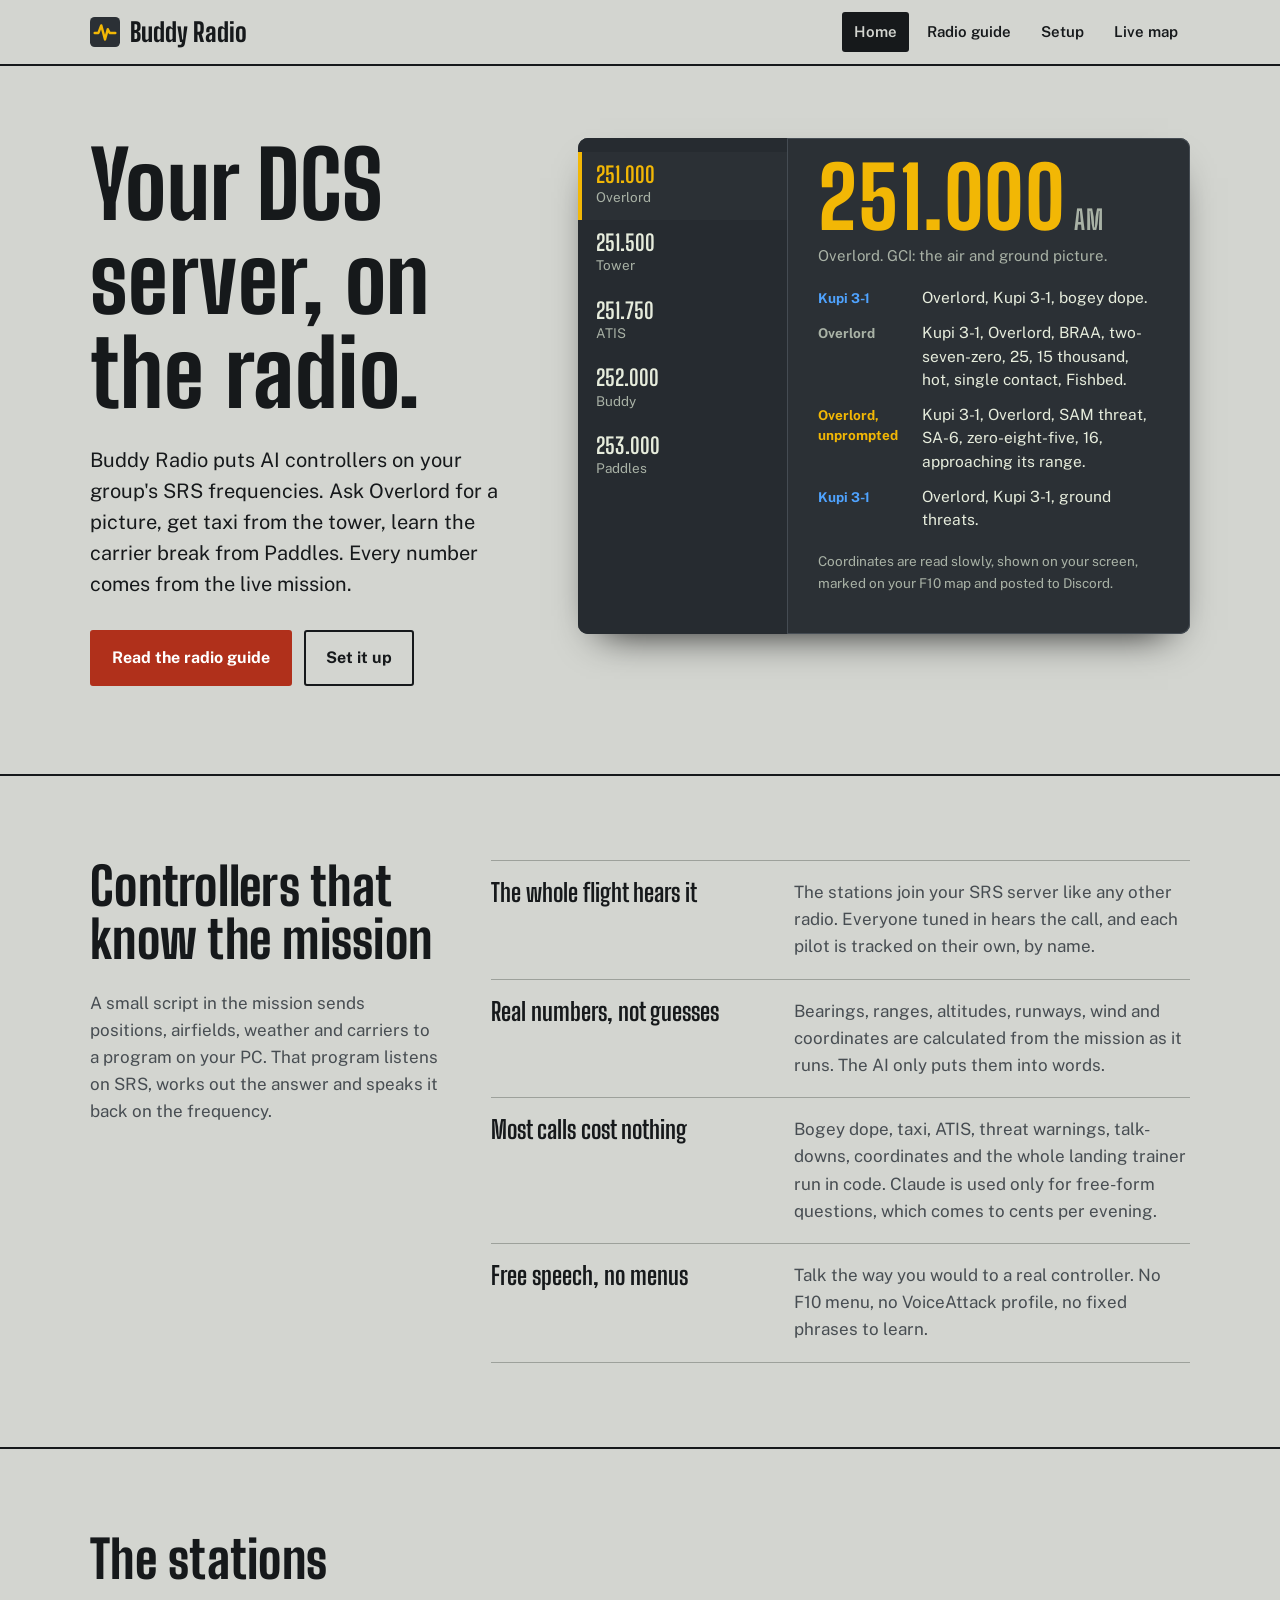
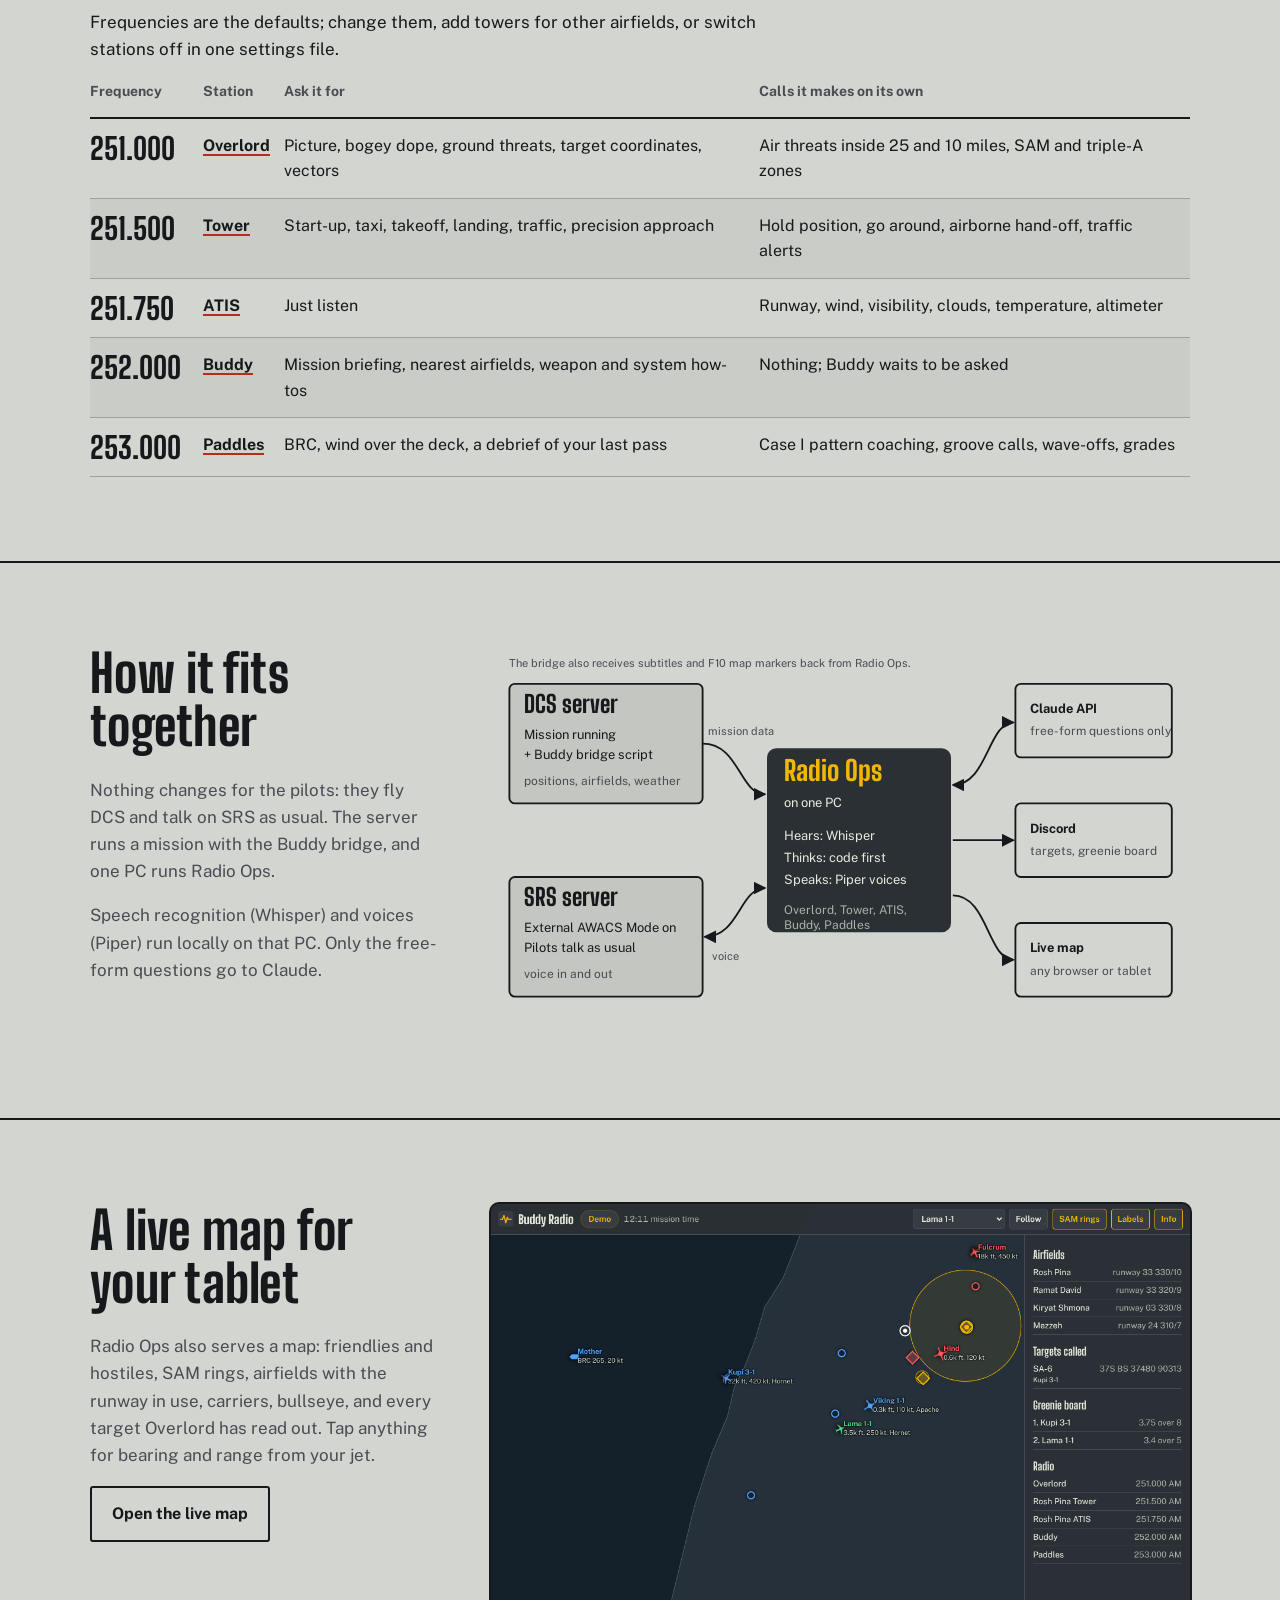
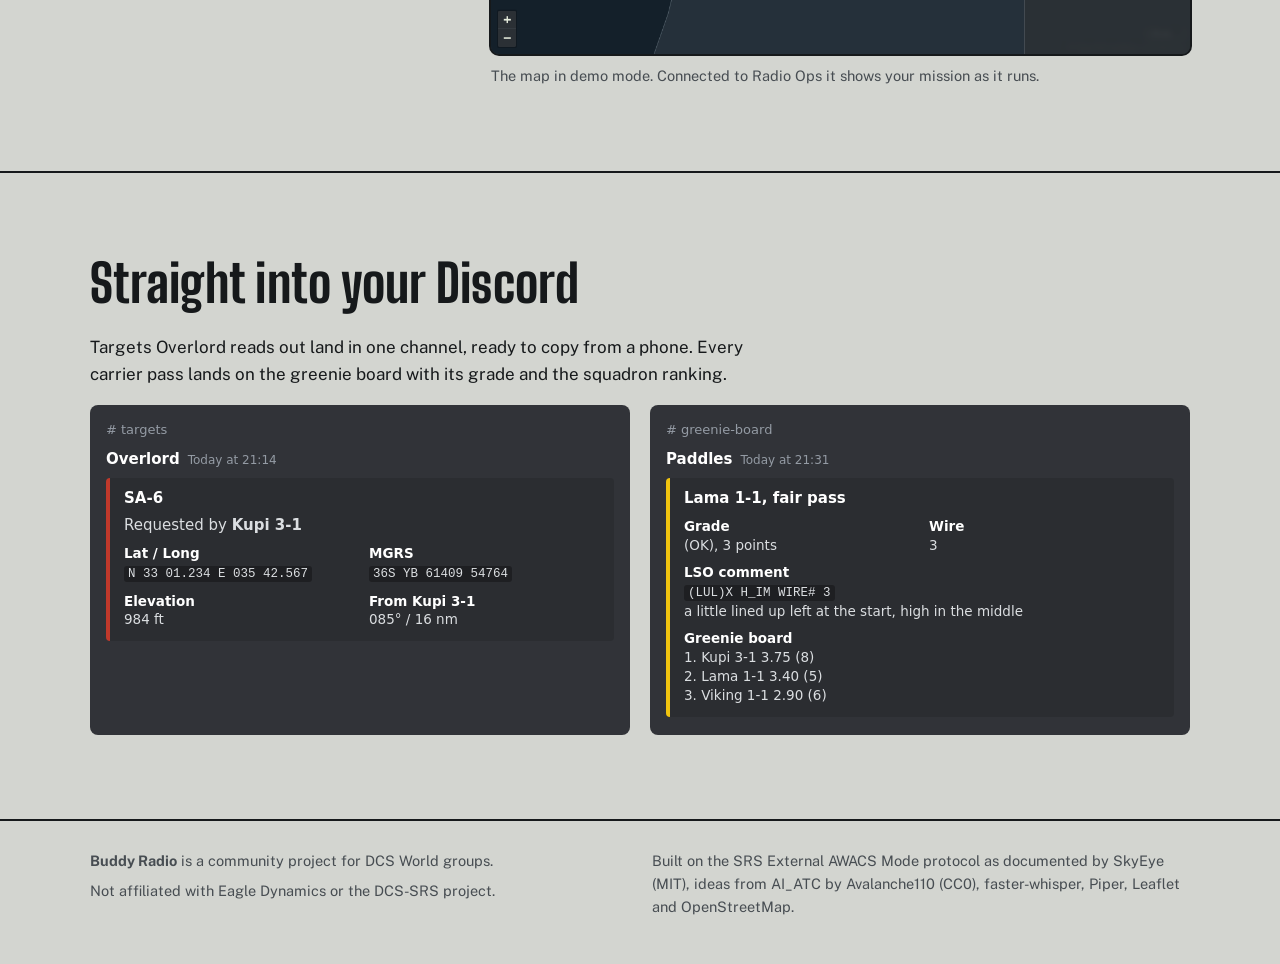
==== index.html @ 1628dd14 "Buddy Radio website: home, radio guide, setup and live map Static site for Vercel (clean URLs, no bu" ====
<!doctype html>
<html lang="en">
<head>
<meta charset="utf-8">
<meta name="viewport" content="width=device-width, initial-scale=1">
<title>Buddy Radio: AI radio controllers for DCS World</title>
<meta name="description" content="Overlord GCI, airfield tower and ATIS, a Case I landing trainer and a helpful wingman, talking to your whole flight on SRS with live mission data.">
<meta property="og:title" content="Buddy Radio">
<meta property="og:description" content="AI radio controllers for your DCS World server, on SRS, with live mission data.">
<meta property="og:image" content="/assets/img/og.png">
<link rel="icon" href="/assets/img/favicon.svg" type="image/svg+xml">
<link rel="stylesheet" href="/assets/fonts.css">
<link rel="stylesheet" href="/assets/site.css">
</head>
<body>
<header class="site-head">
  <div class="wrap">
    <a class="brand" href="/"><svg viewBox="0 0 32 32" aria-hidden="true"><rect width="32" height="32" rx="5" fill="#2b3035"/><path d="M5 17h4l3-8 4 15 3-11 2 4h6" fill="none" stroke="#f2b705" stroke-width="2.6" stroke-linejoin="round" stroke-linecap="round"/></svg>Buddy Radio</a>
    <nav aria-label="Main">
      <a href="/" aria-current="page">Home</a>
      <a href="/guide">Radio guide</a>
      <a href="/setup">Setup</a>
      <a href="/map">Live map</a>
    </nav>
  </div>
</header>

<main>
<div class="hero">
  <div class="wrap">
    <div>
      <h1>Your DCS server, on the radio.</h1>
      <p class="lede">Buddy Radio puts AI controllers on your group's SRS frequencies. Ask Overlord for a picture, get taxi from the tower, learn the carrier break from Paddles. Every number comes from the live mission.</p>
      <div class="actions">
        <a class="btn primary" href="/guide">Read the radio guide</a>
        <a class="btn" href="/setup">Set it up</a>
      </div>
    </div>

    <div class="radio" aria-label="Example radio calls by station">
      <ul class="channels" role="tablist" aria-label="Stations" data-channels>
        <li><button role="tab" data-key="overlord" aria-selected="true"><span class="f">251.000</span><span class="n">Overlord</span></button></li>
        <li><button role="tab" data-key="tower" aria-selected="false" tabindex="-1"><span class="f">251.500</span><span class="n">Tower</span></button></li>
        <li><button role="tab" data-key="atis" aria-selected="false" tabindex="-1"><span class="f">251.750</span><span class="n">ATIS</span></button></li>
        <li><button role="tab" data-key="buddy" aria-selected="false" tabindex="-1"><span class="f">252.000</span><span class="n">Buddy</span></button></li>
        <li><button role="tab" data-key="paddles" aria-selected="false" tabindex="-1"><span class="f">253.000</span><span class="n">Paddles</span></button></li>
      </ul>
      <div class="readout" role="tabpanel" aria-live="polite">
        <div class="freq" data-freq>251.000<small>AM</small></div>
        <div class="who" data-who>Overlord. GCI: the air and ground picture.</div>
        <ol class="log" data-log></ol>
        <p class="note" data-note></p>
      </div>
    </div>
  </div>
</div>

<section id="what">
  <div class="wrap split">
    <div>
      <h2>Controllers that know the mission</h2>
      <p>A small script in the mission sends positions, airfields, weather and carriers to a program on your PC. That program listens on SRS, works out the answer and speaks it back on the frequency.</p>
    </div>
    <dl class="facts">
      <div><dt>The whole flight hears it</dt><dd>The stations join your SRS server like any other radio. Everyone tuned in hears the call, and each pilot is tracked on their own, by name.</dd></div>
      <div><dt>Real numbers, not guesses</dt><dd>Bearings, ranges, altitudes, runways, wind and coordinates are calculated from the mission as it runs. The AI only puts them into words.</dd></div>
      <div><dt>Most calls cost nothing</dt><dd>Bogey dope, taxi, ATIS, threat warnings, talk-downs, coordinates and the whole landing trainer run in code. Claude is used only for free-form questions, which comes to cents per evening.</dd></div>
      <div><dt>Free speech, no menus</dt><dd>Talk the way you would to a real controller. No F10 menu, no VoiceAttack profile, no fixed phrases to learn.</dd></div>
    </dl>
  </div>
</section>

<section id="stations">
  <div class="wrap">
    <h2>The stations</h2>
    <p>Frequencies are the defaults; change them, add towers for other airfields, or switch stations off in one settings file.</p>
    <div class="table-scroll">
    <table class="comm">
      <thead><tr><th scope="col">Frequency</th><th scope="col">Station</th><th scope="col">Ask it for</th><th scope="col">Calls it makes on its own</th></tr></thead>
      <tbody>
        <tr><td class="f">251.000</td><td class="s"><a href="/guide#overlord">Overlord</a></td><td>Picture, bogey dope, ground threats, target coordinates, vectors</td><td>Air threats inside 25 and 10 miles, SAM and triple-A zones</td></tr>
        <tr><td class="f">251.500</td><td class="s"><a href="/guide#tower">Tower</a></td><td>Start-up, taxi, takeoff, landing, traffic, precision approach</td><td>Hold position, go around, airborne hand-off, traffic alerts</td></tr>
        <tr><td class="f">251.750</td><td class="s"><a href="/guide#atis">ATIS</a></td><td>Just listen</td><td>Runway, wind, visibility, clouds, temperature, altimeter</td></tr>
        <tr><td class="f">252.000</td><td class="s"><a href="/guide#buddy">Buddy</a></td><td>Mission briefing, nearest airfields, weapon and system how-tos</td><td>Nothing; Buddy waits to be asked</td></tr>
        <tr><td class="f">253.000</td><td class="s"><a href="/guide#paddles">Paddles</a></td><td>BRC, wind over the deck, a debrief of your last pass</td><td>Case I pattern coaching, groove calls, wave-offs, grades</td></tr>
      </tbody>
    </table>
    </div>
  </div>
</section>

<section id="how">
  <div class="wrap split">
    <div>
      <h2>How it fits together</h2>
      <p>Nothing changes for the pilots: they fly DCS and talk on SRS as usual. The server runs a mission with the Buddy bridge, and one PC runs Radio Ops.</p>
      <p>Speech recognition (Whisper) and voices (Piper) run locally on that PC. Only the free-form questions go to Claude.</p>
    </div>
    <figure class="figure">
      <svg xmlns="http://www.w3.org/2000/svg" role="img" aria-label="Diagram: the DCS server sends mission data to Radio Ops; Radio Ops talks to pilots through the SRS server, asks Claude only for free-form questions, posts to Discord and serves the live map." viewBox="0 0 760 420" font-family="Public Sans, system-ui, sans-serif" font-size="14">
  <defs>
    <marker id="a" viewBox="0 0 10 10" refX="9" refY="5" markerWidth="7" markerHeight="7" orient="auto-start-reverse"><path d="M0 0L10 5L0 10z" fill="#16191b"/></marker>
  </defs>
  <rect width="760" height="420" fill="#d3d5d0"/>
  <!-- DCS server -->
  <rect x="20" y="40" width="210" height="130" rx="6" fill="#c4c7c1" stroke="#16191b" stroke-width="2"/>
  <text x="36" y="72" font-family="Big Shoulders Display, Arial Narrow, sans-serif" font-weight="800" font-size="26" fill="#16191b">DCS server</text>
  <text x="36" y="100" fill="#16191b">Mission running</text>
  <text x="36" y="122" fill="#16191b">+ Buddy bridge script</text>
  <text x="36" y="150" fill="#474d52" font-size="13">positions, airfields, weather</text>
  <!-- SRS -->
  <rect x="20" y="250" width="210" height="130" rx="6" fill="#c4c7c1" stroke="#16191b" stroke-width="2"/>
  <text x="36" y="282" font-family="Big Shoulders Display, Arial Narrow, sans-serif" font-weight="800" font-size="26" fill="#16191b">SRS server</text>
  <text x="36" y="310" fill="#16191b">External AWACS Mode on</text>
  <text x="36" y="332" fill="#16191b">Pilots talk as usual</text>
  <text x="36" y="360" fill="#474d52" font-size="13">voice in and out</text>
  <!-- Radio Ops -->
  <rect x="300" y="110" width="200" height="200" rx="10" fill="#2b3035"/>
  <text x="318" y="146" font-family="Big Shoulders Display, Arial Narrow, sans-serif" font-weight="800" font-size="30" fill="#f2b705">Radio Ops</text>
  <text x="318" y="174" fill="#e6ecdc">on one PC</text>
  <text x="318" y="210" fill="#e6ecdc">Hears: Whisper</text>
  <text x="318" y="234" fill="#e6ecdc">Thinks: code first</text>
  <text x="318" y="258" fill="#e6ecdc">Speaks: Piper voices</text>
  <text x="318" y="290" fill="#a9b2a6" font-size="13">Overlord, Tower, ATIS,</text>
  <text x="318" y="306" fill="#a9b2a6" font-size="13">Buddy, Paddles</text>
  <!-- right side -->
  <rect x="570" y="40" width="170" height="80" rx="6" fill="none" stroke="#16191b" stroke-width="2"/>
  <text x="586" y="72" font-weight="700" fill="#16191b">Claude API</text>
  <text x="586" y="96" fill="#474d52" font-size="13">free-form questions only</text>
  <rect x="570" y="170" width="170" height="80" rx="6" fill="none" stroke="#16191b" stroke-width="2"/>
  <text x="586" y="202" font-weight="700" fill="#16191b">Discord</text>
  <text x="586" y="226" fill="#474d52" font-size="13">targets, greenie board</text>
  <rect x="570" y="300" width="170" height="80" rx="6" fill="none" stroke="#16191b" stroke-width="2"/>
  <text x="586" y="332" font-weight="700" fill="#16191b">Live map</text>
  <text x="586" y="356" fill="#474d52" font-size="13">any browser or tablet</text>
  <!-- arrows -->
  <path d="M230 105 C 270 105 270 160 298 160" fill="none" stroke="#16191b" stroke-width="2" marker-end="url(#a)"/>
  <text x="236" y="96" fill="#474d52" font-size="12">mission data</text>
  <path d="M232 315 C 270 315 270 262 298 262" fill="none" stroke="#16191b" stroke-width="2" marker-start="url(#a)" marker-end="url(#a)"/>
  <text x="240" y="340" fill="#474d52" font-size="12">voice</text>
  <path d="M502 150 C 540 150 540 82 568 82" fill="none" stroke="#16191b" stroke-width="2" marker-start="url(#a)" marker-end="url(#a)"/>
  <path d="M502 210 L 568 210" fill="none" stroke="#16191b" stroke-width="2" marker-end="url(#a)"/>
  <path d="M502 270 C 540 270 540 340 568 340" fill="none" stroke="#16191b" stroke-width="2" marker-end="url(#a)"/>
  <path d="M230 135 C 252 135 252 120 230 120" fill="none" stroke="none"/>
  <text x="20" y="22" fill="#474d52" font-size="12">The bridge also receives subtitles and F10 map markers back from Radio Ops.</text>
</svg>
    </figure>
  </div>
</section>

<section id="map">
  <div class="wrap split">
    <div>
      <h2>A live map for your tablet</h2>
      <p>Radio Ops also serves a map: friendlies and hostiles, SAM rings, airfields with the runway in use, carriers, bullseye, and every target Overlord has read out. Tap anything for bearing and range from your jet.</p>
      <p><a class="btn" href="/map">Open the live map</a></p>
    </div>
    <figure class="figure">
      <div class="shot"><img src="/assets/img/map.png" alt="The live map: aircraft with altitude and speed labels, an SA-6 with its range ring, a carrier and the side panel with airfields and frequencies." width="1180" height="760" loading="lazy"></div>
      <figcaption>The map in demo mode. Connected to Radio Ops it shows your mission as it runs.</figcaption>
    </figure>
  </div>
</section>

<section id="discord">
  <div class="wrap">
    <h2>Straight into your Discord</h2>
    <p>Targets Overlord reads out land in one channel, ready to copy from a phone. Every carrier pass lands on the greenie board with its grade and the squadron ranking.</p>
    <div class="posts" aria-label="Example Discord posts">
      <div class="post">
        <div class="chan"># targets</div>
        <div class="meta"><b>Overlord</b><span>Today at 21:14</span></div>
        <div class="embed" style="border-color:#c0392b">
          <div class="t">SA-6</div>
          <div>Requested by <b>Kupi 3-1</b></div>
          <div class="g">
            <div><div class="k">Lat / Long</div><div class="v"><code>N 33 01.234  E 035 42.567</code></div></div>
            <div><div class="k">MGRS</div><div class="v"><code>36S YB 61409 54764</code></div></div>
            <div><div class="k">Elevation</div><div class="v">984 ft</div></div>
            <div><div class="k">From Kupi 3-1</div><div class="v">085° / 16 nm</div></div>
          </div>
        </div>
      </div>
      <div class="post">
        <div class="chan"># greenie-board</div>
        <div class="meta"><b>Paddles</b><span>Today at 21:31</span></div>
        <div class="embed" style="border-color:#f1c40f">
          <div class="t">Lama 1-1, fair pass</div>
          <div class="g">
            <div><div class="k">Grade</div><div class="v">(OK), 3 points</div></div>
            <div><div class="k">Wire</div><div class="v">3</div></div>
            <div style="grid-column:1/-1"><div class="k">LSO comment</div><div class="v"><code>(LUL)X H_IM  WIRE# 3</code><br>a little lined up left at the start, high in the middle</div></div>
            <div style="grid-column:1/-1"><div class="k">Greenie board</div><div class="v">1. Kupi 3-1  3.75 (8)<br>2. Lama 1-1  3.40 (5)<br>3. Viking 1-1  2.90 (6)</div></div>
          </div>
        </div>
      </div>
    </div>
  </div>
</section>
</main>

<footer class="site-foot">
  <div class="wrap">
    <div>
      <p><b>Buddy Radio</b> is a community project for DCS World groups.</p>
      <p>Not affiliated with Eagle Dynamics or the DCS-SRS project.</p>
    </div>
    <div>
      <p>Built on the SRS External AWACS Mode protocol as documented by SkyEye (MIT), ideas from AI_ATC by Avalanche110 (CC0), faster-whisper, Piper, Leaflet and OpenStreetMap.</p>
    </div>
  </div>
</footer>
<script src="/assets/site.js"></script>
</body>
</html>
---- assets/fonts.css ----
/* Self-hosted fonts (SIL Open Font License, see assets/fonts/OFL-*.txt) */
@font-face { font-family: "Big Shoulders Display"; font-weight: 700; font-style: normal; font-display: swap; src: url("/assets/fonts/big-shoulders-display-latin-700-normal.woff2") format("woff2"); }
@font-face { font-family: "Big Shoulders Display"; font-weight: 800; font-style: normal; font-display: swap; src: url("/assets/fonts/big-shoulders-display-latin-800-normal.woff2") format("woff2"); }
@font-face { font-family: "Public Sans"; font-weight: 400; font-style: normal; font-display: swap; src: url("/assets/fonts/public-sans-latin-400-normal.woff2") format("woff2"); }
@font-face { font-family: "Public Sans"; font-weight: 400; font-style: italic; font-display: swap; src: url("/assets/fonts/public-sans-latin-400-italic.woff2") format("woff2"); }
@font-face { font-family: "Public Sans"; font-weight: 600; font-style: normal; font-display: swap; src: url("/assets/fonts/public-sans-latin-600-normal.woff2") format("woff2"); }
@font-face { font-family: "Public Sans"; font-weight: 700; font-style: normal; font-display: swap; src: url("/assets/fonts/public-sans-latin-700-normal.woff2") format("woff2"); }
---- assets/site.css ----
/* Buddy Radio - site styles
   Palette from a Navy jet: light gull gray paint, cockpit panel gray,
   lit panel lettering, flight-deck yellow, and the red of a warning tag. */
:root {
  --gull: #d3d5d0;          /* page */
  --gull-2: #c4c7c1;        /* alternate rows, quiet fills */
  --ink: #16191b;
  --ink-2: #474d52;         /* secondary text, 5.6:1 on gull */
  --rule: #9da19b;
  --panel: #2b3035;         /* radio panel */
  --panel-2: #363c42;
  --lit: #e6ecdc;           /* panel lettering */
  --lit-2: #a9b2a6;
  --deck: #f2b705;          /* flight-deck yellow, on dark only */
  --signal: #b0301b;        /* warning-tag red, links and the one button */
  --friend: #4fa3ff;
  --foe: #ff5a5a;

  --display: "Big Shoulders Display", "Arial Narrow", sans-serif;
  --body: "Public Sans", system-ui, sans-serif;
  --mono: ui-monospace, "Cascadia Mono", Consolas, monospace;

  --measure: 68ch;
  --gutter: clamp(16px, 4vw, 40px);
}

* { box-sizing: border-box; }
html { -webkit-text-size-adjust: 100%; }
body {
  margin: 0;
  background: var(--gull);
  color: var(--ink);
  font: 400 17px/1.6 var(--body);
  font-feature-settings: "tnum" 0;
}
img, svg { max-width: 100%; height: auto; display: block; }
a { color: var(--ink); text-decoration-color: var(--signal); text-decoration-thickness: 2px; text-underline-offset: 3px; }
a:hover { color: var(--signal); }
:focus-visible { outline: 3px solid var(--signal); outline-offset: 3px; border-radius: 2px; }
code, kbd { font-family: var(--mono); font-size: .9em; }
p { margin: 0 0 1em; max-width: var(--measure); }

h1, h2, h3 { font-family: var(--display); font-weight: 800; line-height: 1.02; letter-spacing: .005em; margin: 0; }
h1 { font-size: clamp(48px, 7.4vw, 92px); }
h2 { font-size: clamp(34px, 4.4vw, 52px); margin-bottom: .45em; }
h3 { font-size: 27px; margin-bottom: .35em; }

.wrap { max-width: 1180px; margin: 0 auto; padding: 0 var(--gutter); }

/* ---------- header ---------- */
.site-head { border-bottom: 2px solid var(--ink); }
.site-head .wrap { display: flex; align-items: center; gap: 24px; min-height: 64px; flex-wrap: wrap; }
.brand { display: flex; align-items: center; gap: 10px; text-decoration: none; font: 800 26px/1 var(--display); color: var(--ink); }
.brand svg { width: 30px; height: 30px; }
.site-head nav { margin-left: auto; display: flex; gap: 6px; flex-wrap: wrap; }
.site-head nav a { text-decoration: none; padding: 8px 12px; font-weight: 600; font-size: 15px; border-radius: 3px; }
.site-head nav a[aria-current="page"] { background: var(--ink); color: var(--gull); }
.site-head nav a:hover { background: var(--gull-2); color: var(--ink); }
.site-head nav a[aria-current="page"]:hover { background: var(--ink); color: var(--gull); }

/* ---------- hero ---------- */
.hero { padding: clamp(36px, 6vw, 72px) 0 clamp(48px, 7vw, 88px); }
.hero .wrap { display: grid; grid-template-columns: minmax(0, 5fr) minmax(0, 7fr); gap: clamp(28px, 4vw, 56px); align-items: start; }
.hero h1 { max-width: 9ch; }
.hero .lede { font-size: 20px; line-height: 1.55; color: var(--ink); margin: 26px 0 30px; max-width: 34ch; }
.actions { display: flex; gap: 12px; flex-wrap: wrap; }
.btn { display: inline-block; padding: 13px 20px; font-weight: 700; font-size: 16px; text-decoration: none; border: 2px solid var(--ink); border-radius: 3px; background: transparent; color: var(--ink); }
.btn:hover { background: var(--ink); color: var(--gull); }
.btn.primary { background: var(--signal); border-color: var(--signal); color: #fff; }
.btn.primary:hover { background: #8f2614; border-color: #8f2614; color: #fff; }

/* the radio */
.radio { background: var(--panel); color: var(--lit); border-radius: 10px; box-shadow: inset 0 0 0 1px #454c53, 0 18px 40px -22px #000; display: grid; grid-template-columns: 210px minmax(0, 1fr); min-height: 460px; overflow: hidden; }
.channels { list-style: none; margin: 0; padding: 14px 0; border-right: 1px solid #454c53; background: #262b30; }
.channels button { all: unset; box-sizing: border-box; display: grid; grid-template-columns: auto 1fr; column-gap: 10px; width: 100%; padding: 11px 18px; cursor: pointer; color: var(--lit-2); }
.channels button .f { font: 700 22px/1.1 var(--display); color: var(--lit); font-variant-numeric: tabular-nums; }
.channels button .n { grid-column: 1 / -1; font-size: 13.5px; }
.channels button:hover .f { color: var(--deck); }
.channels button[aria-selected="true"] { background: var(--panel); box-shadow: inset 4px 0 0 var(--deck); }
.channels button[aria-selected="true"] .f { color: var(--deck); }
.channels button:focus-visible { outline: 2px solid var(--deck); outline-offset: -4px; }
.readout { padding: 22px clamp(18px, 3vw, 30px) 26px; display: flex; flex-direction: column; min-width: 0; }
.readout .freq { font: 800 clamp(56px, 6.6vw, 92px)/.9 var(--display); white-space: nowrap; color: var(--deck); font-variant-numeric: tabular-nums; letter-spacing: .01em; }
.readout .freq small { font-size: .32em; color: var(--lit-2); margin-left: .3em; font-weight: 700; }
.readout .who { color: var(--lit-2); font-size: 15px; margin: 8px 0 18px; }
.log { list-style: none; margin: 0; padding: 0; display: grid; gap: 12px; }
.log li { display: grid; grid-template-columns: 92px minmax(0, 1fr); gap: 12px; font-size: 15.5px; line-height: 1.5; }
.log .from { font-weight: 700; color: var(--lit-2); font-size: 13.5px; padding-top: 2px; }
.log .you .from { color: var(--friend); }
.log .auto .from { color: var(--deck); }
.log .txt { color: var(--lit); }
.log li.in { animation: rx .35s ease-out both; }
@keyframes rx { from { opacity: 0; transform: translateY(4px); } to { opacity: 1; transform: none; } }
.readout .note { margin-top: auto; padding-top: 20px; font-size: 13.5px; color: var(--lit-2); }

/* ---------- sections ---------- */
section { padding: clamp(48px, 7vw, 84px) 0; border-top: 2px solid var(--ink); }
.split { display: grid; grid-template-columns: minmax(0, 4fr) minmax(0, 8fr); gap: clamp(24px, 4vw, 56px); }
.split > :first-child p { color: var(--ink-2); }

.facts { margin: 0; display: grid; gap: 0; border-top: 1px solid var(--rule); }
.facts > div { display: grid; grid-template-columns: minmax(0, 5fr) minmax(0, 7fr); gap: 20px; padding: 18px 0; border-bottom: 1px solid var(--rule); }
.facts dt { font: 700 25px/1.1 var(--display); }
.facts dd { margin: 0; color: var(--ink-2); }

/* comm card: the stations table */
.comm { width: 100%; border-collapse: collapse; font-size: 16px; }
.comm caption { text-align: left; font-weight: 700; padding-bottom: 10px; color: var(--ink-2); font-size: 15px; }
.comm th, .comm td { text-align: left; vertical-align: top; padding: 14px 14px 14px 0; border-bottom: 1px solid var(--rule); }
.comm thead th { font-size: 14px; font-weight: 700; color: var(--ink-2); border-bottom: 2px solid var(--ink); padding-top: 0; }
.comm td.f { font: 800 30px/1 var(--display); font-variant-numeric: tabular-nums; white-space: nowrap; padding-right: 22px; }
.comm td.s { font-weight: 700; white-space: nowrap; }
.comm td.s a { text-decoration-thickness: 1.5px; }
.comm tbody tr:nth-child(even) td { background: color-mix(in srgb, var(--gull-2) 55%, transparent); }
.table-scroll { overflow-x: auto; }

.figure { margin: 0; }
.figure figcaption { font-size: 14.5px; color: var(--ink-2); margin-top: 10px; max-width: var(--measure); }
.shot { border-radius: 8px; box-shadow: 0 0 0 2px var(--ink); overflow: hidden; background: var(--panel); }

/* Discord-style posts (what lands in your channels) */
.posts { display: grid; grid-template-columns: repeat(2, minmax(0, 1fr)); gap: 20px; }
.post { background: #313338; color: #dbdee1; border-radius: 8px; padding: 16px 16px 18px; font: 15px/1.4 system-ui, sans-serif; }
.post .meta { display: flex; align-items: baseline; gap: 8px; margin-bottom: 8px; }
.post .meta b { color: #fff; }
.post .meta span { color: #949ba4; font-size: 12px; }
.post .chan { color: #949ba4; font-size: 13px; margin-bottom: 10px; }
.embed { border-left: 4px solid; border-radius: 4px; background: #2b2d31; padding: 10px 14px 12px; }
.embed .t { color: #fff; font-weight: 700; margin-bottom: 6px; }
.embed .g { display: grid; grid-template-columns: 1fr 1fr; gap: 8px 14px; margin-top: 8px; }
.embed .k { color: #fff; font-weight: 600; font-size: 13.5px; }
.embed .v { font-size: 13.5px; }
.embed code { background: #1e1f22; padding: 1px 4px; border-radius: 3px; font-size: 12.5px; }

/* ---------- guide ---------- */
.doc { display: grid; grid-template-columns: 220px minmax(0, 1fr); gap: clamp(24px, 4vw, 56px); padding: clamp(32px, 5vw, 56px) 0 80px; }
.toc { position: sticky; top: 20px; align-self: start; font-size: 15px; }
.toc a { display: block; padding: 6px 0 6px 12px; text-decoration: none; border-left: 2px solid var(--rule); }
.toc a .f { display: block; font: 700 20px/1 var(--display); font-variant-numeric: tabular-nums; }
.toc a:hover { border-left-color: var(--signal); color: var(--ink); }
.doc article > section:first-child { border-top: 0; padding-top: 0; }
.doc article section { padding: 44px 0; border-top: 1px solid var(--ink); }
.station-head { display: flex; align-items: baseline; gap: 18px; flex-wrap: wrap; margin-bottom: 14px; }
.station-head .f { font: 800 clamp(40px, 5vw, 60px)/1 var(--display); font-variant-numeric: tabular-nums; }
.station-head h2 { margin: 0; }

.says { width: 100%; border-collapse: collapse; margin: 18px 0 22px; font-size: 15.5px; }
.says th { text-align: left; font-size: 14px; color: var(--ink-2); padding: 0 12px 8px 0; border-bottom: 2px solid var(--ink); }
.says td { vertical-align: top; padding: 12px 12px 12px 0; border-bottom: 1px solid var(--rule); }
.says td:first-child { width: 38%; font-weight: 600; }
.says td em { font-style: normal; color: var(--ink-2); font-weight: 400; }

.callout { background: var(--panel); color: var(--lit); padding: 16px 20px; border-radius: 6px; max-width: var(--measure); font-size: 15.5px; }
.callout b { color: var(--deck); }
.callout a { color: var(--lit); text-decoration-color: var(--deck); }
ul.plain { padding-left: 1.1em; max-width: var(--measure); }
ul.plain li { margin-bottom: .4em; }

.grades { border-collapse: collapse; font-size: 15.5px; margin: 14px 0 6px; }
.grades td, .grades th { padding: 8px 18px 8px 0; border-bottom: 1px solid var(--rule); text-align: left; }
.grades th { font-size: 14px; color: var(--ink-2); border-bottom: 2px solid var(--ink); }
.sq { display: inline-block; width: 14px; height: 14px; border-radius: 2px; vertical-align: -2px; margin-right: 8px; }

/* setup steps (a real sequence, so numbered) */
.steps { counter-reset: step; list-style: none; padding: 0; margin: 0; max-width: 820px; }
.steps > li { counter-increment: step; display: grid; grid-template-columns: 56px minmax(0, 1fr); gap: 4px 18px; padding: 26px 0; border-top: 1px solid var(--ink); }
.steps > li::before { content: counter(step); font: 800 44px/1 var(--display); grid-row: span 3; }
.steps h3 { margin: 4px 0 6px; }
pre { background: var(--panel); color: var(--lit); padding: 14px 16px; border-radius: 6px; overflow-x: auto; font: 14px/1.55 var(--mono); max-width: 100%; margin: 10px 0 14px; }
pre .c { color: var(--lit-2); }

/* ---------- footer ---------- */
.site-foot { border-top: 2px solid var(--ink); padding: 28px 0 40px; font-size: 14.5px; color: var(--ink-2); }
.site-foot .wrap { display: grid; grid-template-columns: minmax(0, 1fr) minmax(0, 1fr); gap: 24px; }
.site-foot p { margin: 0 0 .5em; }

/* ---------- small screens ---------- */
@media (max-width: 900px) {
  .hero .wrap, .split, .doc, .site-foot .wrap { grid-template-columns: minmax(0, 1fr); }
  .toc { position: static; display: flex; flex-wrap: wrap; gap: 6px 14px; }
  .toc a { border-left: 0; padding: 4px 0; }
  .toc a .f { display: inline; font-size: 17px; margin-right: 6px; }
  .posts { grid-template-columns: minmax(0, 1fr); }
}
@media (max-width: 640px) {
  body { font-size: 16px; }
  .radio { grid-template-columns: minmax(0, 1fr); min-height: 0; }
  .channels { display: flex; overflow-x: auto; padding: 0; border-right: 0; border-bottom: 1px solid #454c53; }
  .channels li { flex: 0 0 auto; }
  .channels button { padding: 10px 14px; }
  .channels button .n { font-size: 12px; }
  .channels button[aria-selected="true"] { box-shadow: inset 0 -3px 0 var(--deck); }
  .log li { grid-template-columns: minmax(0, 1fr); gap: 2px; }
  .facts > div { grid-template-columns: minmax(0, 1fr); gap: 6px; }
  .comm td.f { font-size: 24px; }
  .steps > li { grid-template-columns: 40px minmax(0, 1fr); }
  .steps > li::before { font-size: 34px; }
  .says td:first-child { width: 44%; }
}
@media (prefers-reduced-motion: reduce) {
  .log li.in { animation: none; }
}
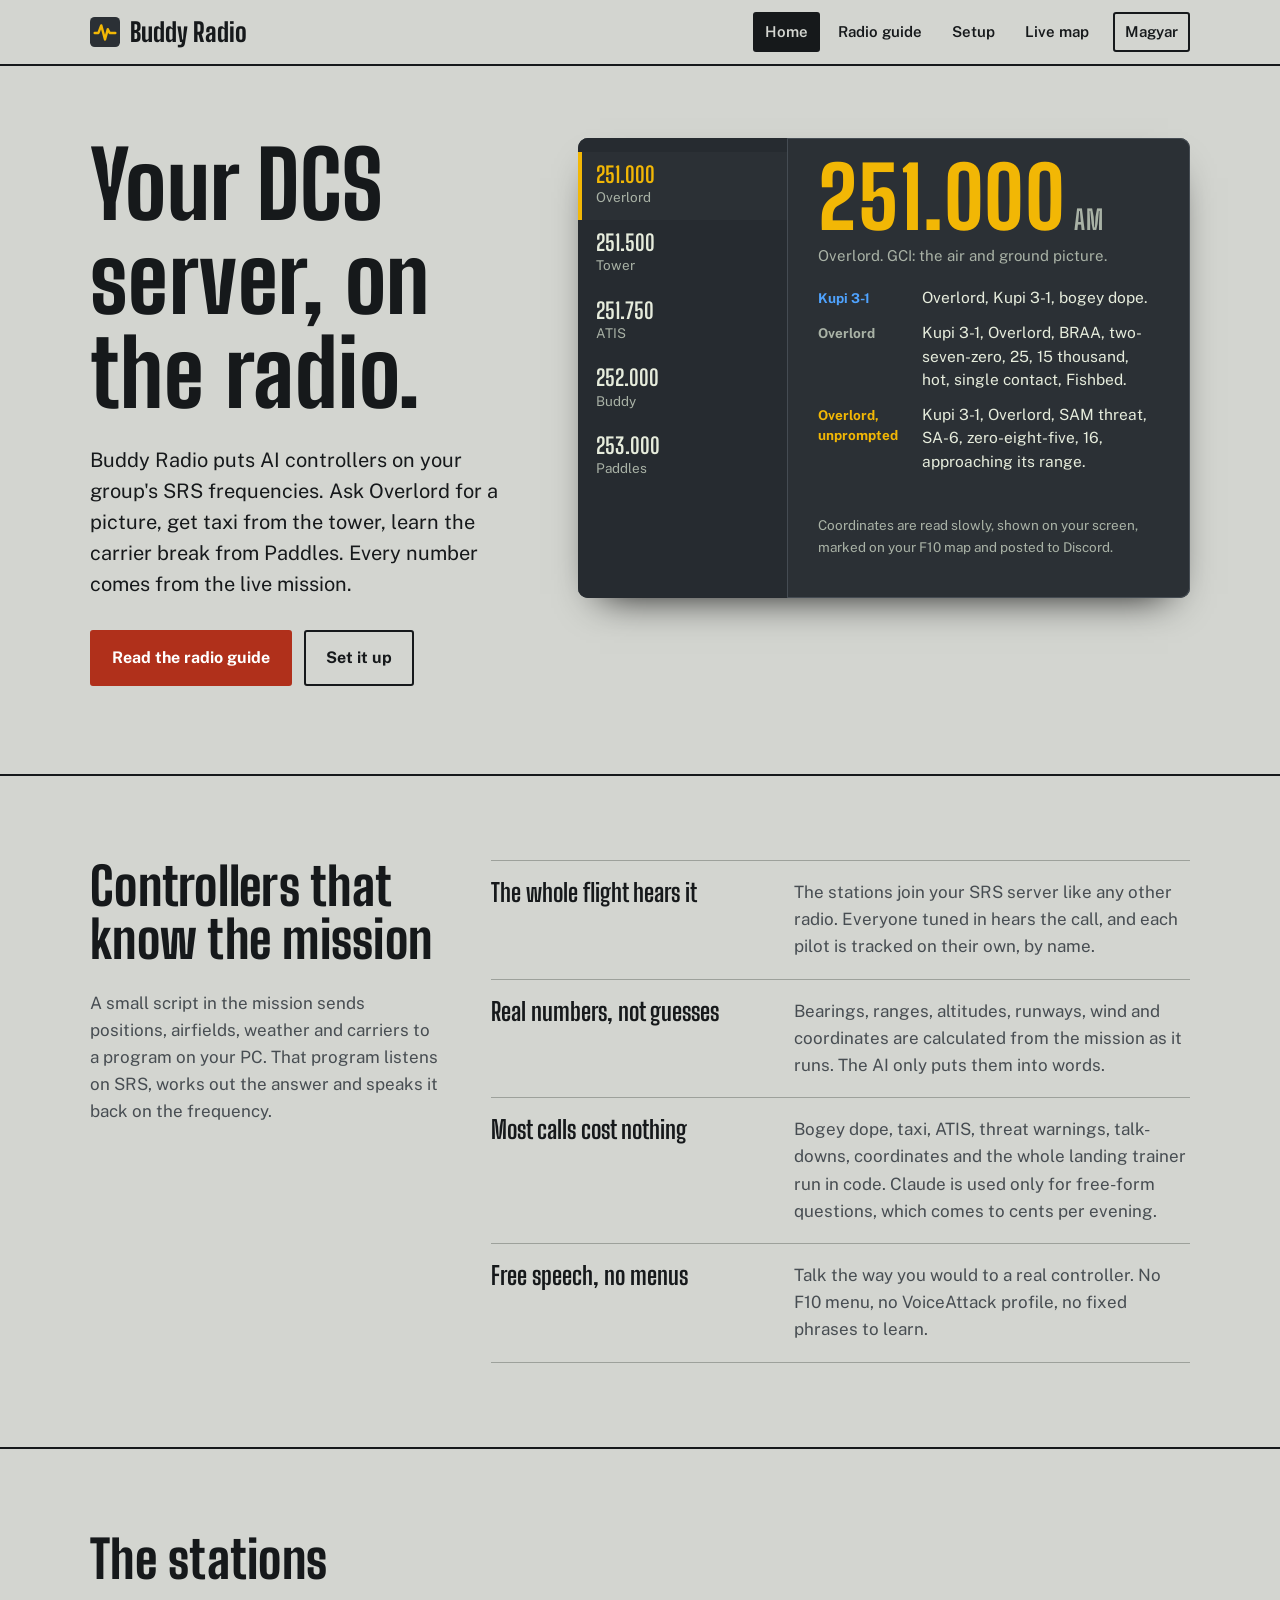
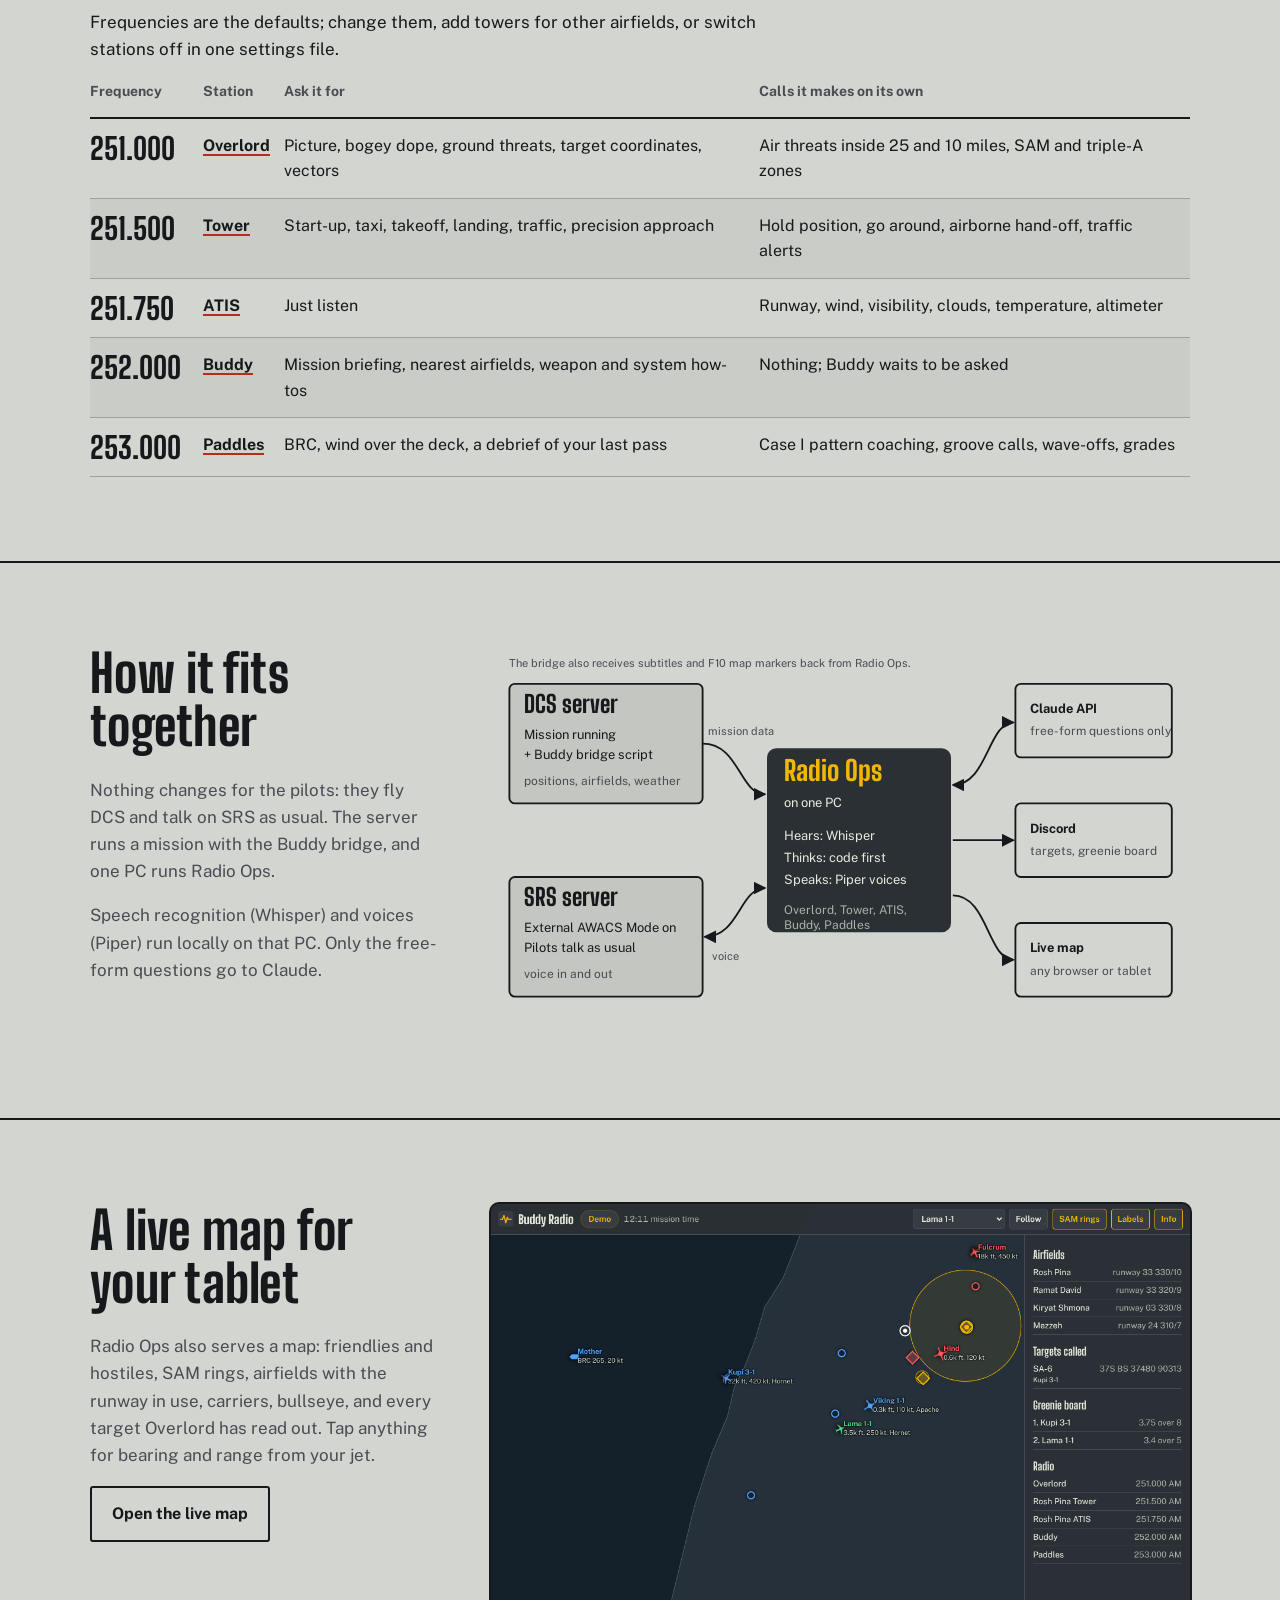
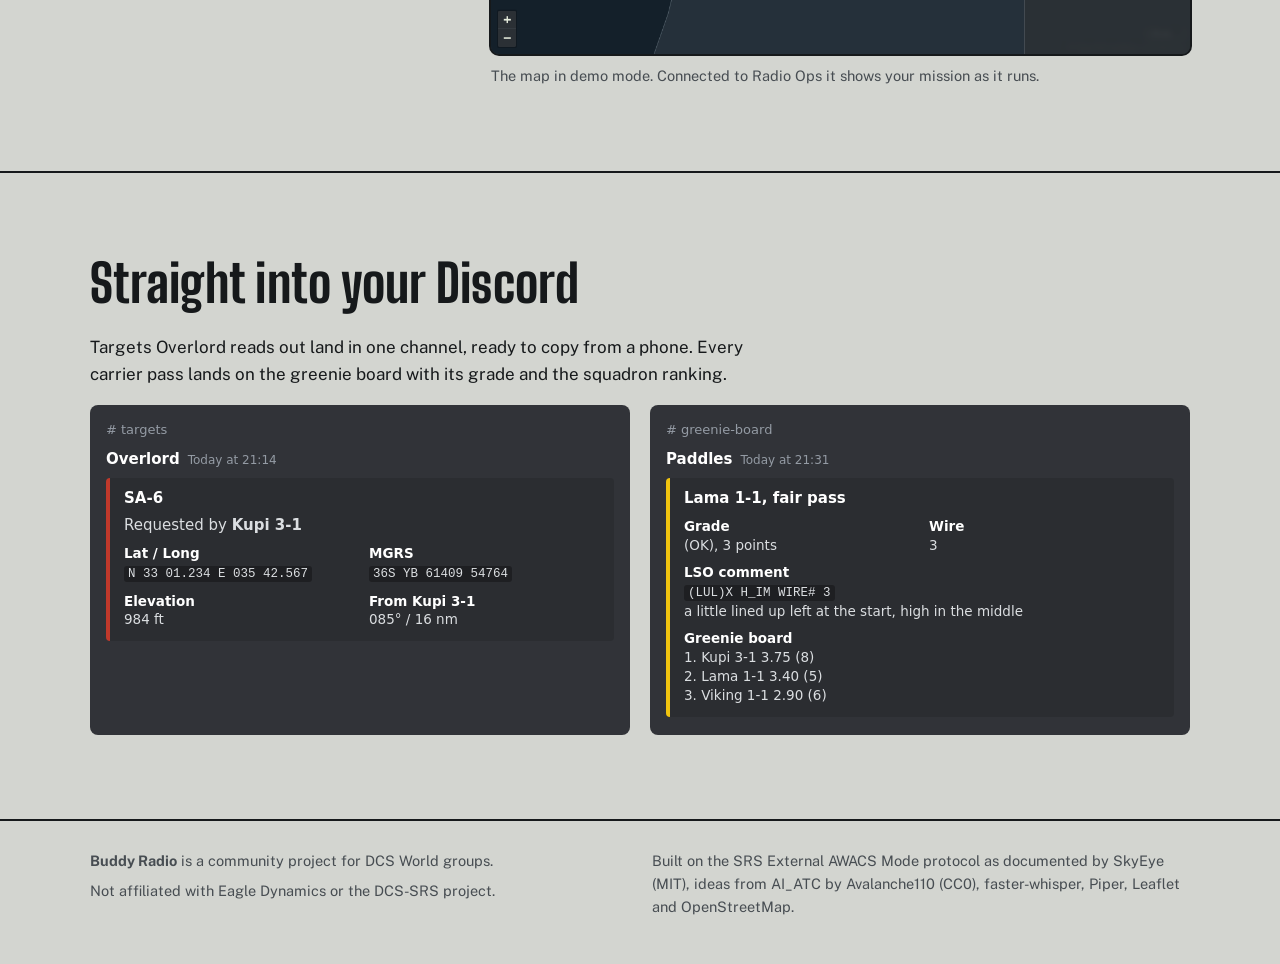
==== commit 3c8f952c: "Add Hungarian version of the site and a language button hu/ pages are generated from the English one" ====
--- a/index.html
+++ b/index.html
@@ -8,6 +8,8 @@
 <meta property="og:title" content="Buddy Radio">
 <meta property="og:description" content="AI radio controllers for your DCS World server, on SRS, with live mission data.">
 <meta property="og:image" content="/assets/img/og.png">
+<link rel="alternate" hreflang="en" href="/">
+<link rel="alternate" hreflang="hu" href="/hu/">
 <link rel="icon" href="/assets/img/favicon.svg" type="image/svg+xml">
 <link rel="stylesheet" href="/assets/fonts.css">
 <link rel="stylesheet" href="/assets/site.css">
@@ -21,6 +23,7 @@
       <a href="/guide">Radio guide</a>
       <a href="/setup">Setup</a>
       <a href="/map">Live map</a>
+      <a class="lang" href="/hu/" hreflang="hu" lang="hu">Magyar</a>
     </nav>
   </div>
 </header>
--- a/assets/site.css
+++ b/assets/site.css
@@ -57,6 +57,7 @@
 .site-head nav a[aria-current="page"] { background: var(--ink); color: var(--gull); }
 .site-head nav a:hover { background: var(--gull-2); color: var(--ink); }
 .site-head nav a[aria-current="page"]:hover { background: var(--ink); color: var(--gull); }
+.site-head nav a.lang { border: 2px solid var(--ink); padding: 6px 10px; margin-left: 6px; }
 
 /* ---------- hero ---------- */
 .hero { padding: clamp(36px, 6vw, 72px) 0 clamp(48px, 7vw, 88px); }
@@ -133,7 +134,7 @@
 .embed code { background: #1e1f22; padding: 1px 4px; border-radius: 3px; font-size: 12.5px; }
 
 /* ---------- guide ---------- */
-.doc { display: grid; grid-template-columns: 220px minmax(0, 1fr); gap: clamp(24px, 4vw, 56px); padding: clamp(32px, 5vw, 56px) 0 80px; }
+.doc { display: grid; grid-template-columns: 220px minmax(0, 1fr); gap: clamp(24px, 4vw, 56px); padding-top: clamp(32px, 5vw, 56px); padding-bottom: 80px; }
 .toc { position: sticky; top: 20px; align-self: start; font-size: 15px; }
 .toc a { display: block; padding: 6px 0 6px 12px; text-decoration: none; border-left: 2px solid var(--rule); }
 .toc a .f { display: block; font: 700 20px/1 var(--display); font-variant-numeric: tabular-nums; }
@@ -184,6 +185,8 @@
 }
 @media (max-width: 640px) {
   body { font-size: 16px; }
+  .site-head .wrap { position: relative; }
+  .site-head nav a.lang { position: absolute; top: 12px; right: var(--gutter); margin: 0; padding: 5px 9px; }
   .radio { grid-template-columns: minmax(0, 1fr); min-height: 0; }
   .channels { display: flex; overflow-x: auto; padding: 0; border-right: 0; border-bottom: 1px solid #454c53; }
   .channels li { flex: 0 0 auto; }
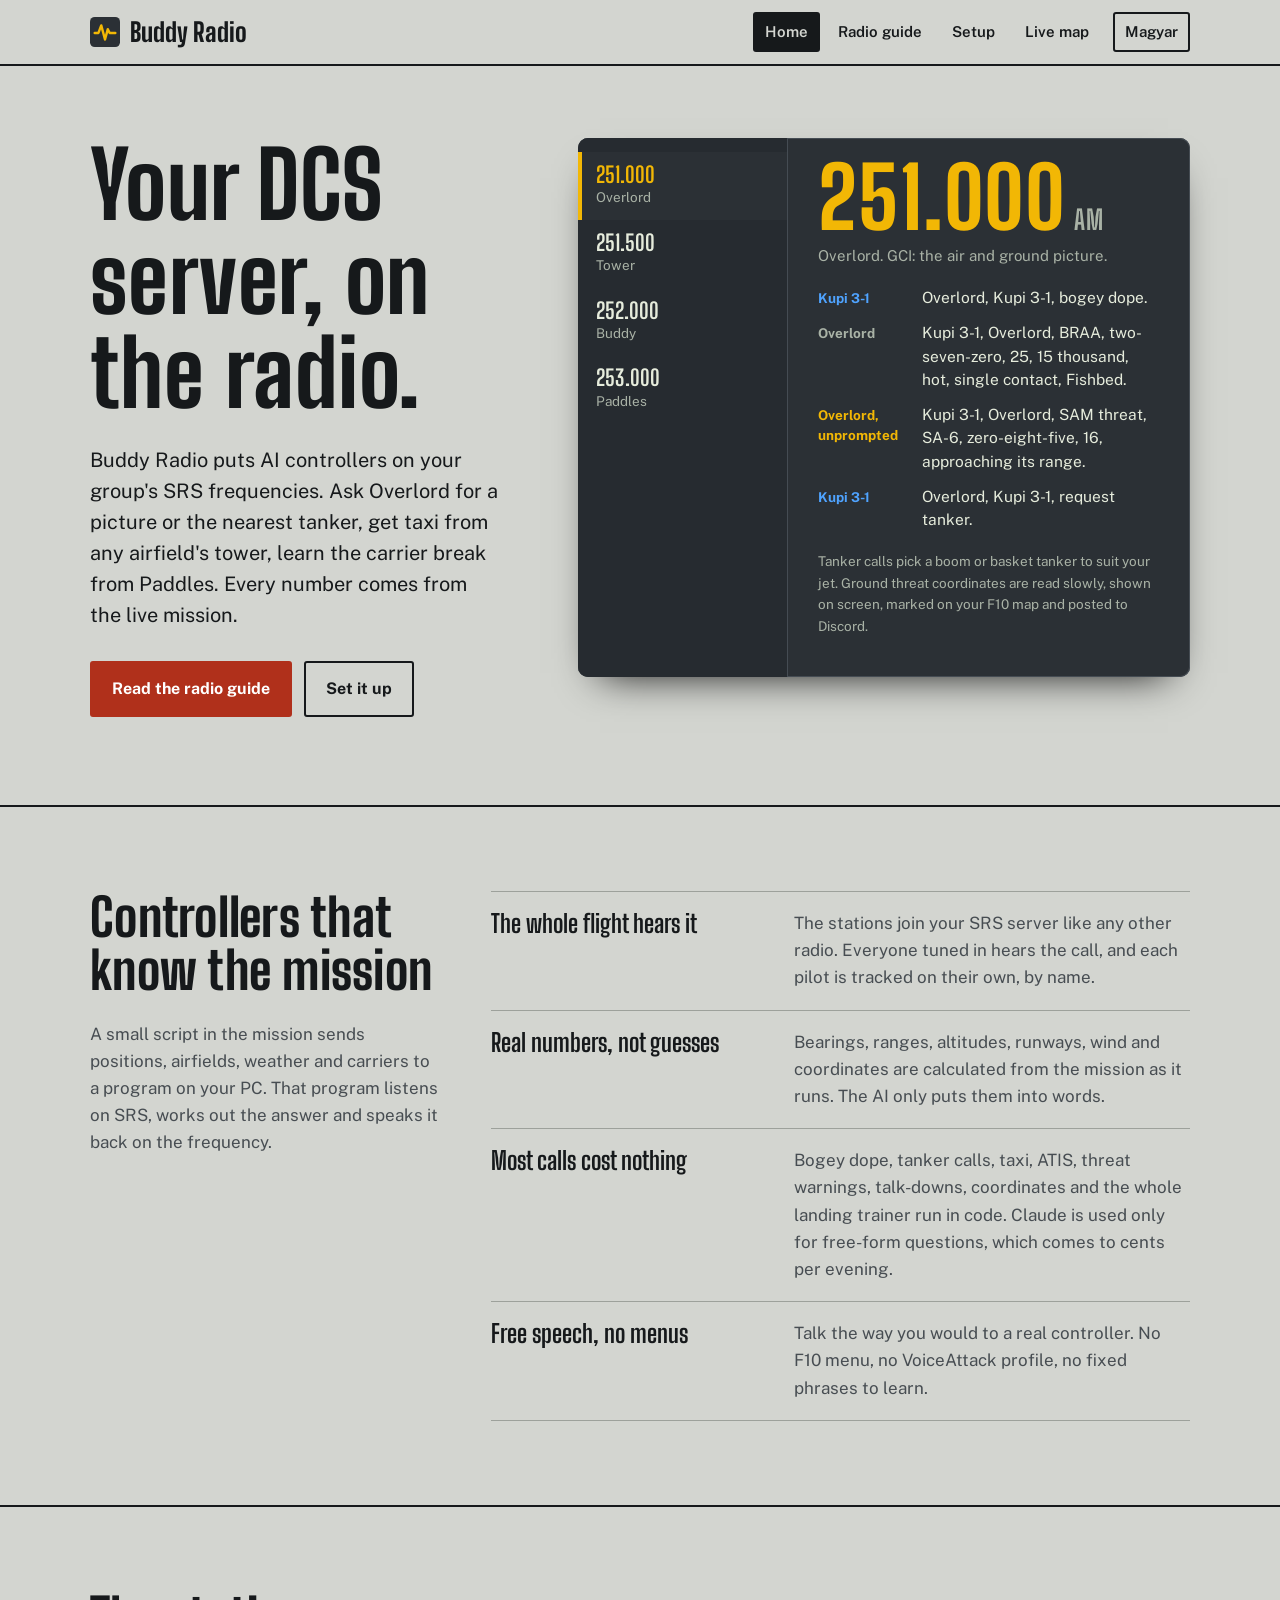
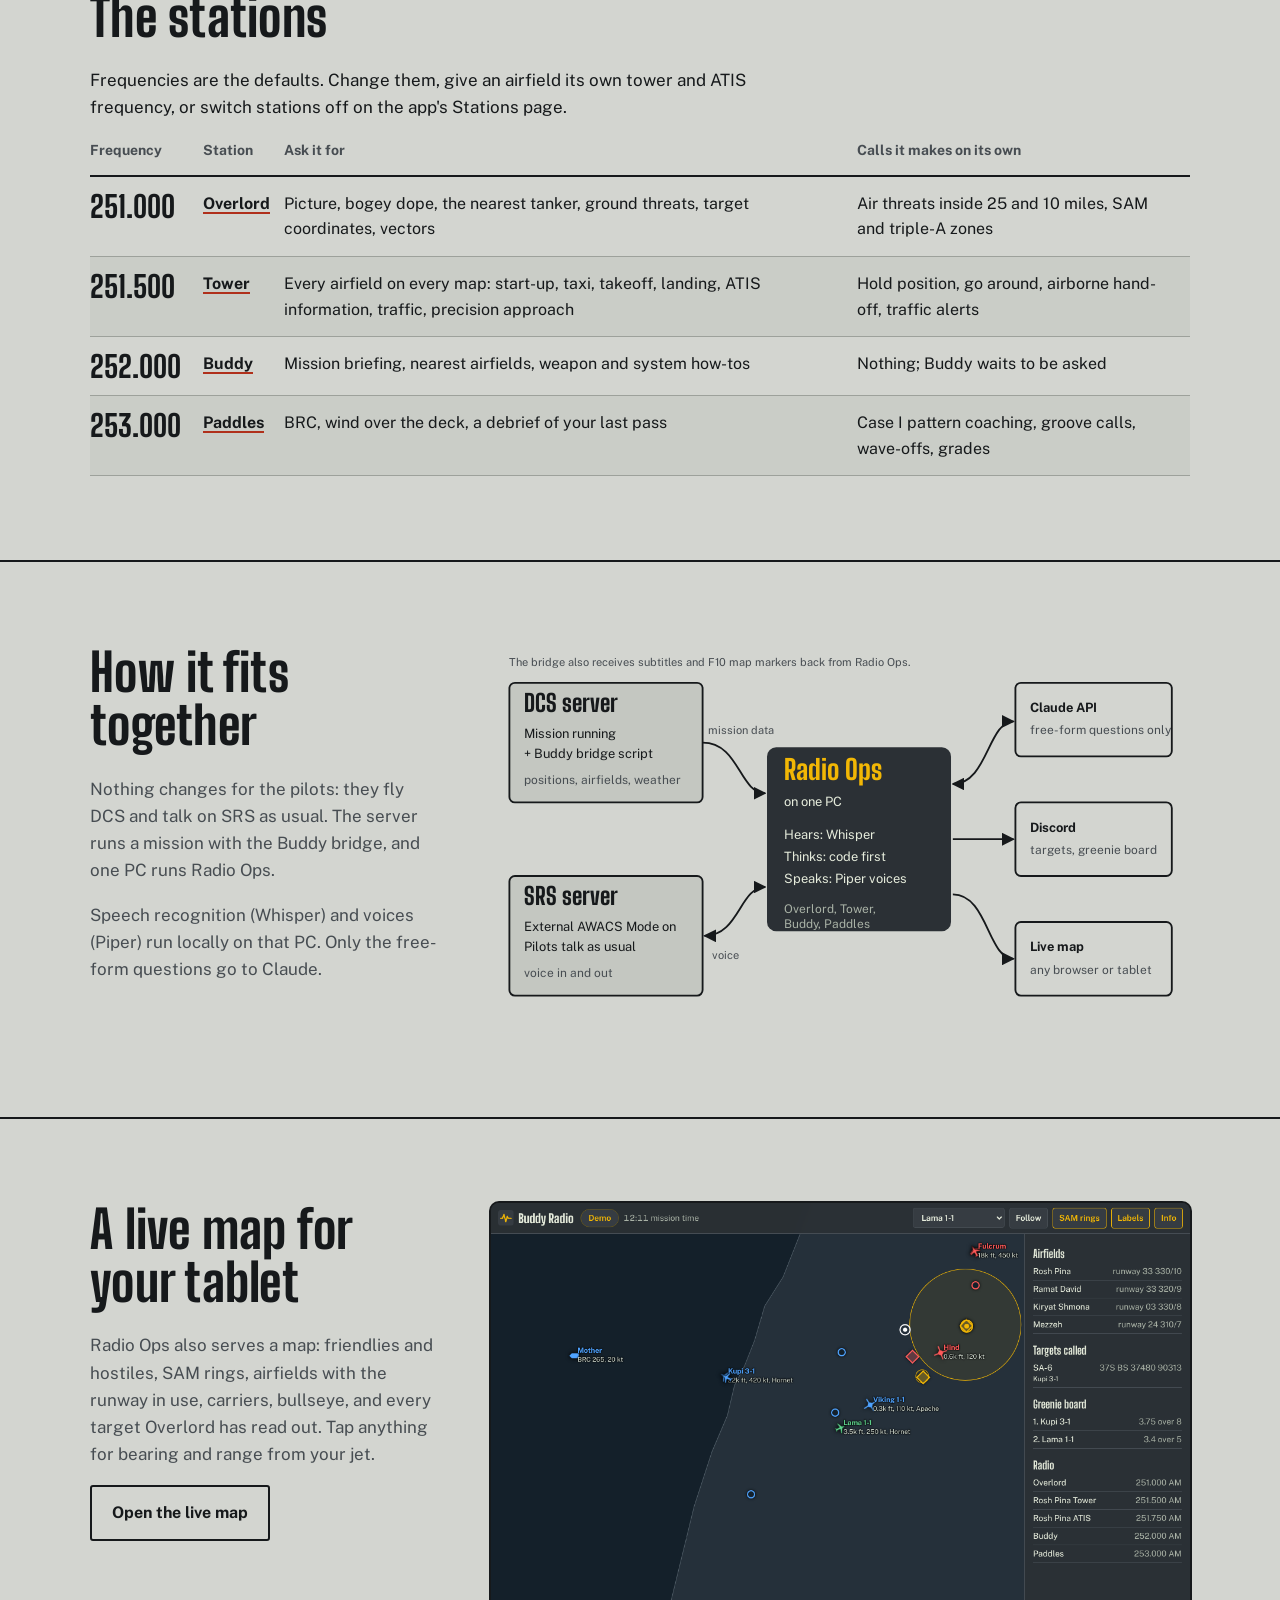
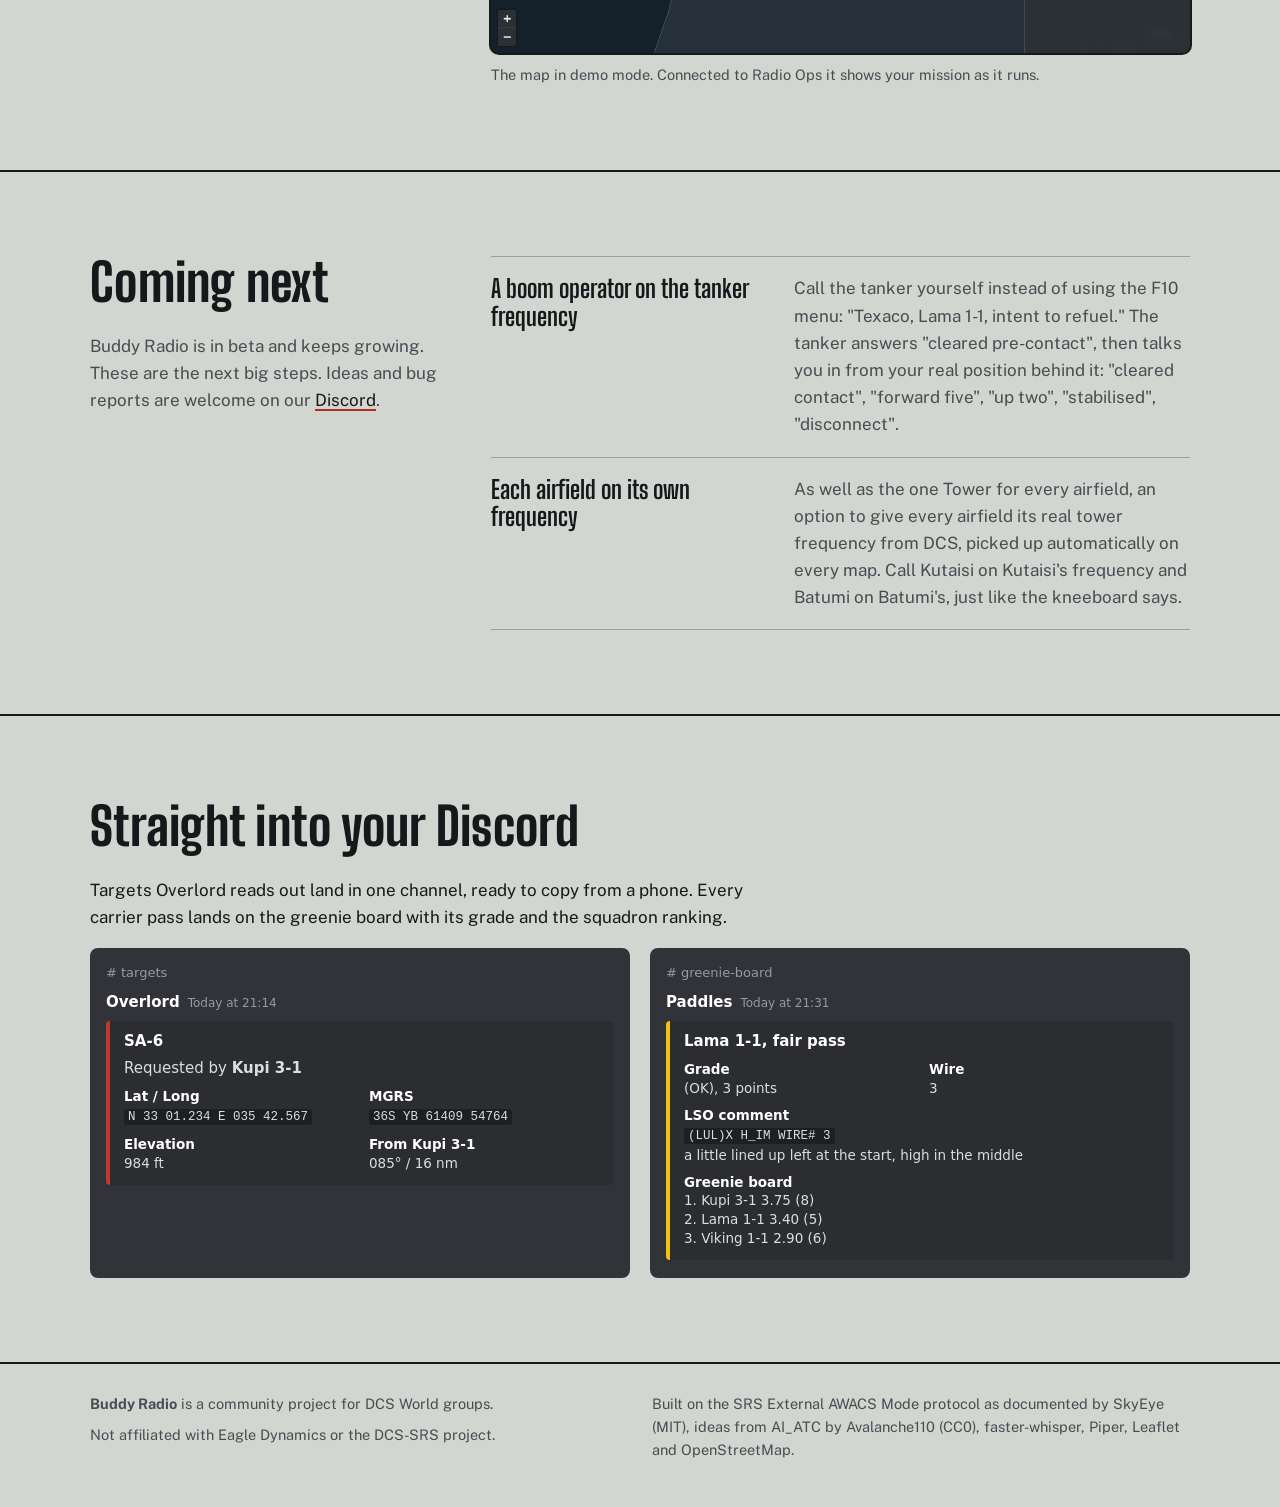
==== commit 1d50e9fa: "Site: one Tower for every airfield, tanker calls, and what's coming next Home: tanker example on the" ====
--- a/index.html
+++ b/index.html
@@ -4,7 +4,7 @@
 <meta charset="utf-8">
 <meta name="viewport" content="width=device-width, initial-scale=1">
 <title>Buddy Radio: AI radio controllers for DCS World</title>
-<meta name="description" content="Overlord GCI, airfield tower and ATIS, a Case I landing trainer and a helpful wingman, talking to your whole flight on SRS with live mission data.">
+<meta name="description" content="Overlord GCI with tanker calls, a tower for every airfield on every map, a Case I landing trainer and a helpful wingman, talking to your whole flight on SRS with live mission data.">
 <meta property="og:title" content="Buddy Radio">
 <meta property="og:description" content="AI radio controllers for your DCS World server, on SRS, with live mission data.">
 <meta property="og:image" content="/assets/img/og.png">
@@ -33,7 +33,7 @@
   <div class="wrap">
     <div>
       <h1>Your DCS server, on the radio.</h1>
-      <p class="lede">Buddy Radio puts AI controllers on your group's SRS frequencies. Ask Overlord for a picture, get taxi from the tower, learn the carrier break from Paddles. Every number comes from the live mission.</p>
+      <p class="lede">Buddy Radio puts AI controllers on your group's SRS frequencies. Ask Overlord for a picture or the nearest tanker, get taxi from any airfield's tower, learn the carrier break from Paddles. Every number comes from the live mission.</p>
       <div class="actions">
         <a class="btn primary" href="/guide">Read the radio guide</a>
         <a class="btn" href="/setup">Set it up</a>
@@ -44,7 +44,6 @@
       <ul class="channels" role="tablist" aria-label="Stations" data-channels>
         <li><button role="tab" data-key="overlord" aria-selected="true"><span class="f">251.000</span><span class="n">Overlord</span></button></li>
         <li><button role="tab" data-key="tower" aria-selected="false" tabindex="-1"><span class="f">251.500</span><span class="n">Tower</span></button></li>
-        <li><button role="tab" data-key="atis" aria-selected="false" tabindex="-1"><span class="f">251.750</span><span class="n">ATIS</span></button></li>
         <li><button role="tab" data-key="buddy" aria-selected="false" tabindex="-1"><span class="f">252.000</span><span class="n">Buddy</span></button></li>
         <li><button role="tab" data-key="paddles" aria-selected="false" tabindex="-1"><span class="f">253.000</span><span class="n">Paddles</span></button></li>
       </ul>
@@ -67,7 +66,7 @@
     <dl class="facts">
       <div><dt>The whole flight hears it</dt><dd>The stations join your SRS server like any other radio. Everyone tuned in hears the call, and each pilot is tracked on their own, by name.</dd></div>
       <div><dt>Real numbers, not guesses</dt><dd>Bearings, ranges, altitudes, runways, wind and coordinates are calculated from the mission as it runs. The AI only puts them into words.</dd></div>
-      <div><dt>Most calls cost nothing</dt><dd>Bogey dope, taxi, ATIS, threat warnings, talk-downs, coordinates and the whole landing trainer run in code. Claude is used only for free-form questions, which comes to cents per evening.</dd></div>
+      <div><dt>Most calls cost nothing</dt><dd>Bogey dope, tanker calls, taxi, ATIS, threat warnings, talk-downs, coordinates and the whole landing trainer run in code. Claude is used only for free-form questions, which comes to cents per evening.</dd></div>
       <div><dt>Free speech, no menus</dt><dd>Talk the way you would to a real controller. No F10 menu, no VoiceAttack profile, no fixed phrases to learn.</dd></div>
     </dl>
   </div>
@@ -76,14 +75,13 @@
 <section id="stations">
   <div class="wrap">
     <h2>The stations</h2>
-    <p>Frequencies are the defaults; change them, add towers for other airfields, or switch stations off in one settings file.</p>
+    <p>Frequencies are the defaults. Change them, give an airfield its own tower and ATIS frequency, or switch stations off on the app's Stations page.</p>
     <div class="table-scroll">
     <table class="comm">
       <thead><tr><th scope="col">Frequency</th><th scope="col">Station</th><th scope="col">Ask it for</th><th scope="col">Calls it makes on its own</th></tr></thead>
       <tbody>
-        <tr><td class="f">251.000</td><td class="s"><a href="/guide#overlord">Overlord</a></td><td>Picture, bogey dope, ground threats, target coordinates, vectors</td><td>Air threats inside 25 and 10 miles, SAM and triple-A zones</td></tr>
-        <tr><td class="f">251.500</td><td class="s"><a href="/guide#tower">Tower</a></td><td>Start-up, taxi, takeoff, landing, traffic, precision approach</td><td>Hold position, go around, airborne hand-off, traffic alerts</td></tr>
-        <tr><td class="f">251.750</td><td class="s"><a href="/guide#atis">ATIS</a></td><td>Just listen</td><td>Runway, wind, visibility, clouds, temperature, altimeter</td></tr>
+        <tr><td class="f">251.000</td><td class="s"><a href="/guide#overlord">Overlord</a></td><td>Picture, bogey dope, the nearest tanker, ground threats, target coordinates, vectors</td><td>Air threats inside 25 and 10 miles, SAM and triple-A zones</td></tr>
+        <tr><td class="f">251.500</td><td class="s"><a href="/guide#tower">Tower</a></td><td>Every airfield on every map: start-up, taxi, takeoff, landing, ATIS information, traffic, precision approach</td><td>Hold position, go around, airborne hand-off, traffic alerts</td></tr>
         <tr><td class="f">252.000</td><td class="s"><a href="/guide#buddy">Buddy</a></td><td>Mission briefing, nearest airfields, weapon and system how-tos</td><td>Nothing; Buddy waits to be asked</td></tr>
         <tr><td class="f">253.000</td><td class="s"><a href="/guide#paddles">Paddles</a></td><td>BRC, wind over the deck, a debrief of your last pass</td><td>Case I pattern coaching, groove calls, wave-offs, grades</td></tr>
       </tbody>
@@ -124,7 +122,7 @@
   <text x="318" y="210" fill="#e6ecdc">Hears: Whisper</text>
   <text x="318" y="234" fill="#e6ecdc">Thinks: code first</text>
   <text x="318" y="258" fill="#e6ecdc">Speaks: Piper voices</text>
-  <text x="318" y="290" fill="#a9b2a6" font-size="13">Overlord, Tower, ATIS,</text>
+  <text x="318" y="290" fill="#a9b2a6" font-size="13">Overlord, Tower,</text>
   <text x="318" y="306" fill="#a9b2a6" font-size="13">Buddy, Paddles</text>
   <!-- right side -->
   <rect x="570" y="40" width="170" height="80" rx="6" fill="none" stroke="#16191b" stroke-width="2"/>
@@ -165,6 +163,19 @@
   </div>
 </section>
 
+<section id="next">
+  <div class="wrap split">
+    <div>
+      <h2>Coming next</h2>
+      <p>Buddy Radio is in beta and keeps growing. These are the next big steps. Ideas and bug reports are welcome on our <a href="https://discord.gg/kqw8F5fNe6">Discord</a>.</p>
+    </div>
+    <dl class="facts">
+      <div><dt>A boom operator on the tanker frequency</dt><dd>Call the tanker yourself instead of using the F10 menu: "Texaco, Lama 1-1, intent to refuel." The tanker answers "cleared pre-contact", then talks you in from your real position behind it: "cleared contact", "forward five", "up two", "stabilised", "disconnect".</dd></div>
+      <div><dt>Each airfield on its own frequency</dt><dd>As well as the one Tower for every airfield, an option to give every airfield its real tower frequency from DCS, picked up automatically on every map. Call Kutaisi on Kutaisi's frequency and Batumi on Batumi's, just like the kneeboard says.</dd></div>
+    </dl>
+  </div>
+</section>
+
 <section id="discord">
   <div class="wrap">
     <h2>Straight into your Discord</h2>
--- a/assets/site.css
+++ b/assets/site.css
@@ -164,9 +164,16 @@
 
 /* setup steps (a real sequence, so numbered) */
 .steps { counter-reset: step; list-style: none; padding: 0; margin: 0; max-width: 820px; }
-.steps > li { counter-increment: step; display: grid; grid-template-columns: 56px minmax(0, 1fr); gap: 4px 18px; padding: 26px 0; border-top: 1px solid var(--ink); }
-.steps > li::before { content: counter(step); font: 800 44px/1 var(--display); grid-row: span 3; }
+.steps > li { counter-increment: step; position: relative; padding: 26px 0 26px 74px; border-top: 1px solid var(--ink); }
+.steps > li::before { content: counter(step); font: 800 44px/1 var(--display); position: absolute; left: 0; top: 26px; }
 .steps h3 { margin: 4px 0 6px; }
+/* setup page: early access and the Windows warning sketch */
+.access { display: flex; align-items: center; justify-content: space-between; gap: 18px 32px; flex-wrap: wrap; max-width: 820px; margin: 24px 0 8px; padding: 20px 24px; border: 2px solid var(--ink); border-radius: 6px; }
+.access h2 { font-size: 30px; margin: 0 0 4px; }
+.access > div { flex: 1 1 340px; }
+.access p { margin: 0; color: var(--ink-2); max-width: 52ch; }
+.smartscreen { font-family: "Segoe UI", var(--body); margin: 6px 0 0; }
+.steps .figure { margin: 14px 0 18px; }
 pre { background: var(--panel); color: var(--lit); padding: 14px 16px; border-radius: 6px; overflow-x: auto; font: 14px/1.55 var(--mono); max-width: 100%; margin: 10px 0 14px; }
 pre .c { color: var(--lit-2); }
 
@@ -196,7 +203,8 @@
   .log li { grid-template-columns: minmax(0, 1fr); gap: 2px; }
   .facts > div { grid-template-columns: minmax(0, 1fr); gap: 6px; }
   .comm td.f { font-size: 24px; }
-  .steps > li { grid-template-columns: 40px minmax(0, 1fr); }
+  .steps > li { padding-left: 52px; }
+  .steps .figure { margin-left: -52px; }
   .steps > li::before { font-size: 34px; }
   .says td:first-child { width: 44%; }
 }
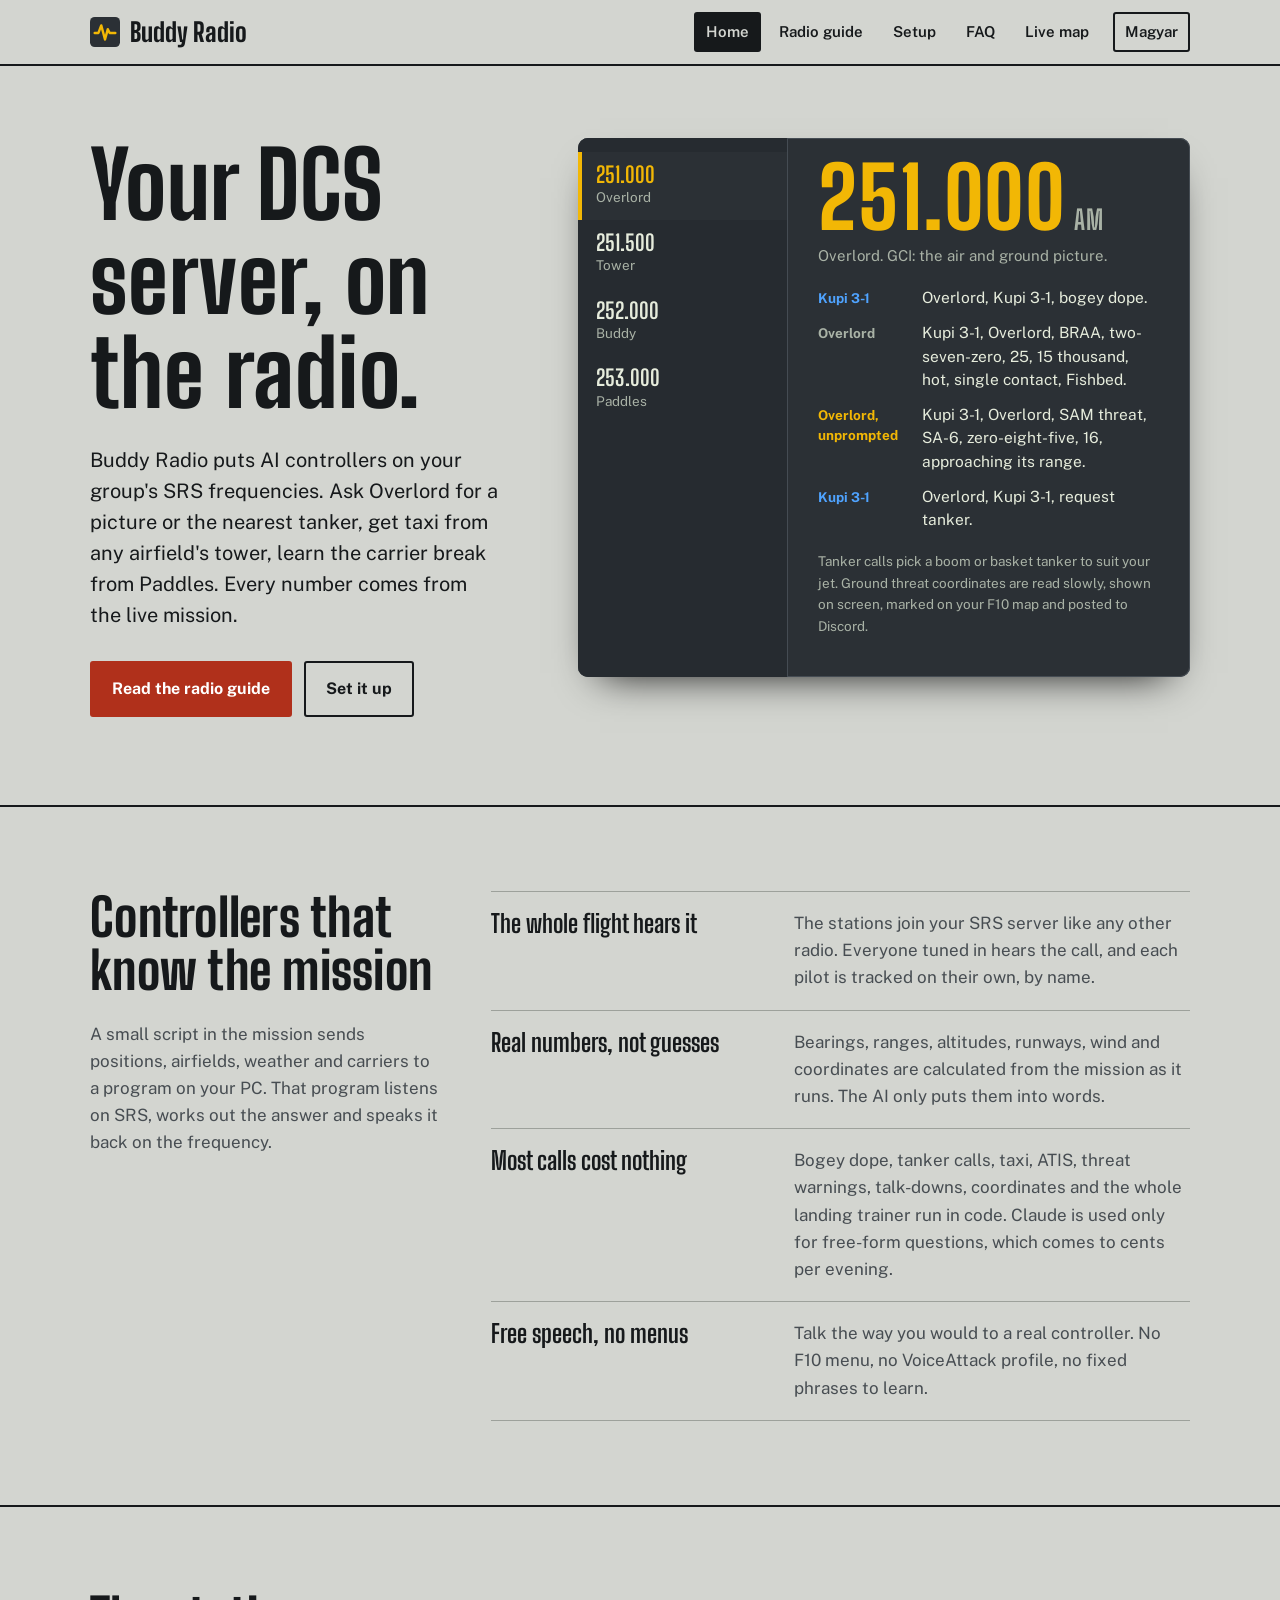
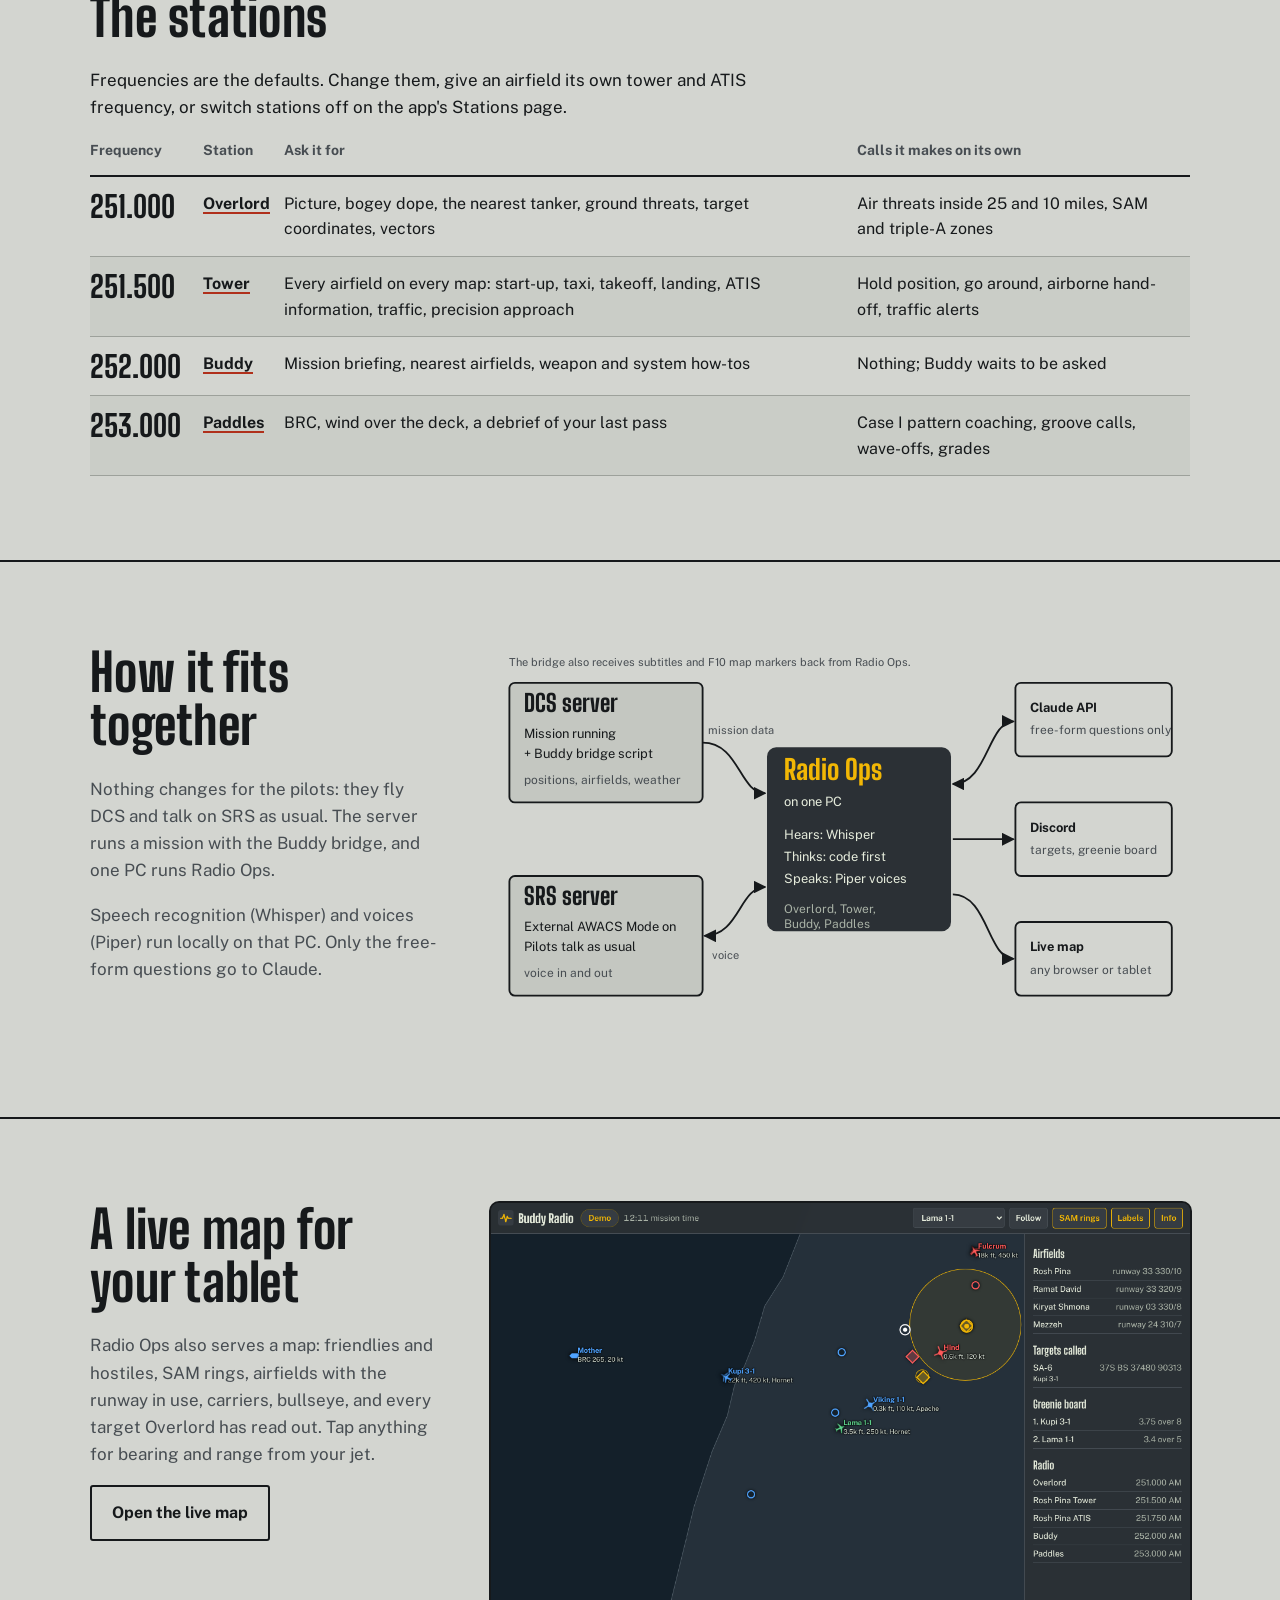
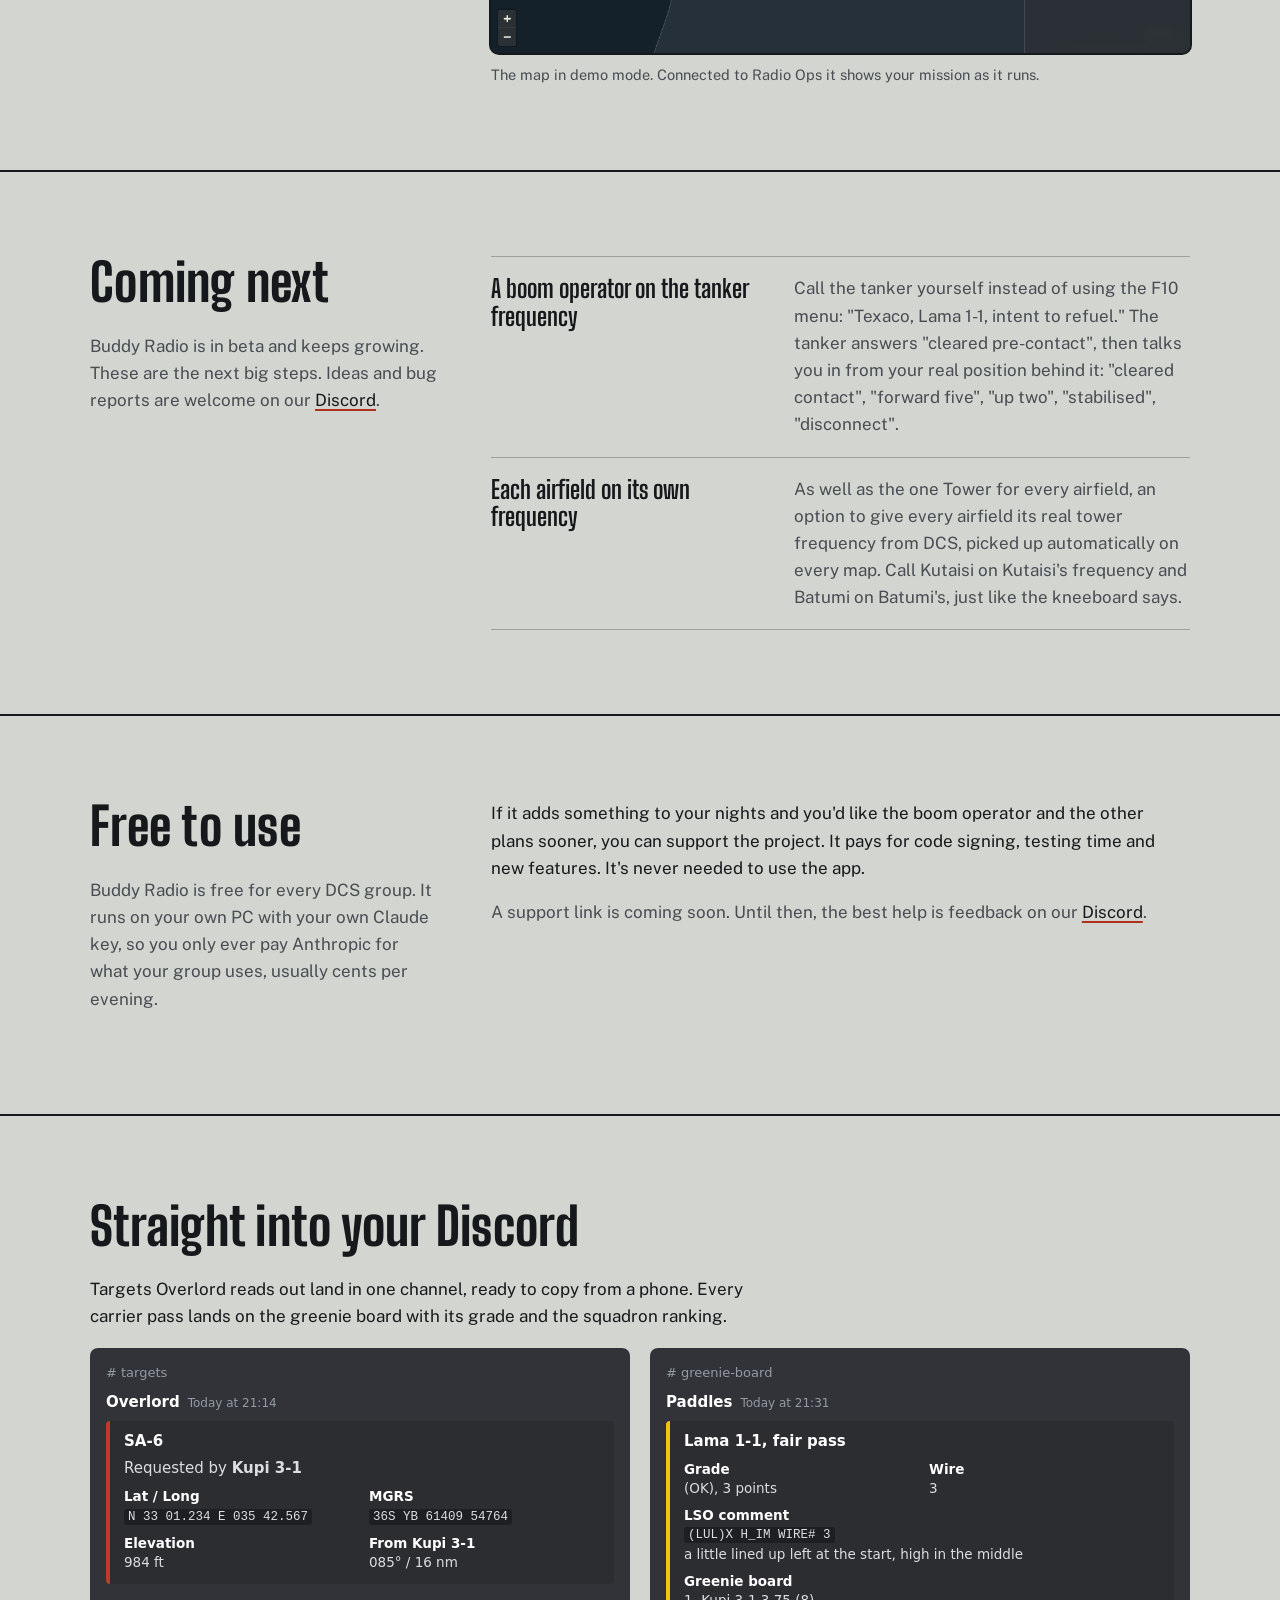
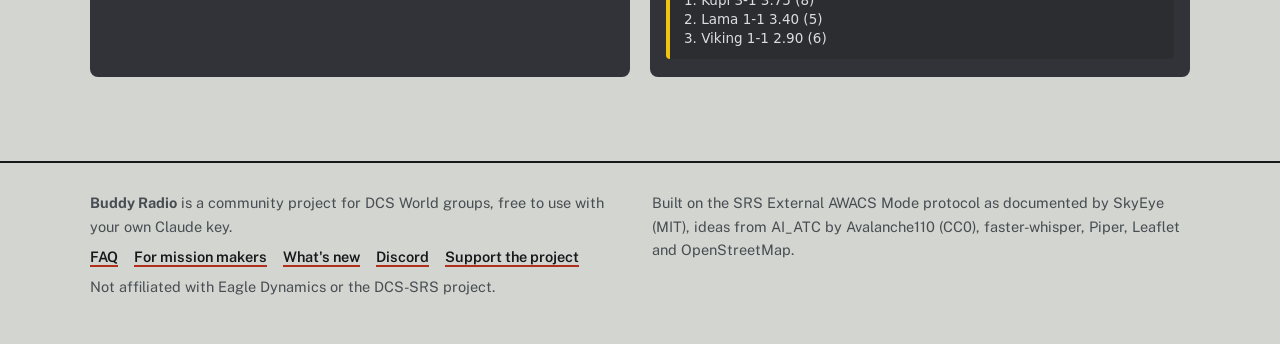
==== commit 7aa93770: "Site: FAQ, a page for mission makers, What's new, and a support section FAQ covers cost, privacy (wh" ====
--- a/index.html
+++ b/index.html
@@ -22,6 +22,7 @@
       <a href="/" aria-current="page">Home</a>
       <a href="/guide">Radio guide</a>
       <a href="/setup">Setup</a>
+      <a href="/faq">FAQ</a>
       <a href="/map">Live map</a>
       <a class="lang" href="/hu/" hreflang="hu" lang="hu">Magyar</a>
     </nav>
@@ -176,6 +177,19 @@
   </div>
 </section>
 
+<section id="support">
+  <div class="wrap split">
+    <div>
+      <h2>Free to use</h2>
+      <p>Buddy Radio is free for every DCS group. It runs on your own PC with your own Claude key, so you only ever pay Anthropic for what your group uses, usually cents per evening.</p>
+    </div>
+    <div>
+      <p>If it adds something to your nights and you'd like the boom operator and the other plans sooner, you can support the project. It pays for code signing, testing time and new features. It's never needed to use the app.</p>
+      <p class="muted" data-support>A support link is coming soon. Until then, the best help is feedback on our <a href="https://discord.gg/kqw8F5fNe6">Discord</a>.</p>
+    </div>
+  </div>
+</section>
+
 <section id="discord">
   <div class="wrap">
     <h2>Straight into your Discord</h2>
@@ -216,7 +230,8 @@
 <footer class="site-foot">
   <div class="wrap">
     <div>
-      <p><b>Buddy Radio</b> is a community project for DCS World groups.</p>
+      <p><b>Buddy Radio</b> is a community project for DCS World groups, free to use with your own Claude key.</p>
+      <p class="foot-links"><a href="/faq">FAQ</a> <a href="/missions">For mission makers</a> <a href="/changes">What's new</a> <a href="https://discord.gg/kqw8F5fNe6">Discord</a> <a href="/#support">Support the project</a></p>
       <p>Not affiliated with Eagle Dynamics or the DCS-SRS project.</p>
     </div>
     <div>
--- a/assets/site.css
+++ b/assets/site.css
@@ -144,6 +144,8 @@
 .station-head { display: flex; align-items: baseline; gap: 18px; flex-wrap: wrap; margin-bottom: 14px; }
 .station-head .f { font: 800 clamp(40px, 5vw, 60px)/1 var(--display); font-variant-numeric: tabular-nums; }
 .station-head h2 { margin: 0; }
+.doc article section > h3 { margin-top: 30px; }
+.doc article section > h1 + h3, .doc article section > .station-head + h3 { margin-top: 8px; }
 
 .says { width: 100%; border-collapse: collapse; margin: 18px 0 22px; font-size: 15.5px; }
 .says th { text-align: left; font-size: 14px; color: var(--ink-2); padding: 0 12px 8px 0; border-bottom: 2px solid var(--ink); }
@@ -181,6 +183,9 @@
 .site-foot { border-top: 2px solid var(--ink); padding: 28px 0 40px; font-size: 14.5px; color: var(--ink-2); }
 .site-foot .wrap { display: grid; grid-template-columns: minmax(0, 1fr) minmax(0, 1fr); gap: 24px; }
 .site-foot p { margin: 0 0 .5em; }
+.site-foot .foot-links { display: flex; flex-wrap: wrap; gap: 4px 16px; }
+.site-foot .foot-links a { color: var(--ink); font-weight: 600; }
+.muted { color: var(--ink-2); }
 
 /* ---------- small screens ---------- */
 @media (max-width: 900px) {
